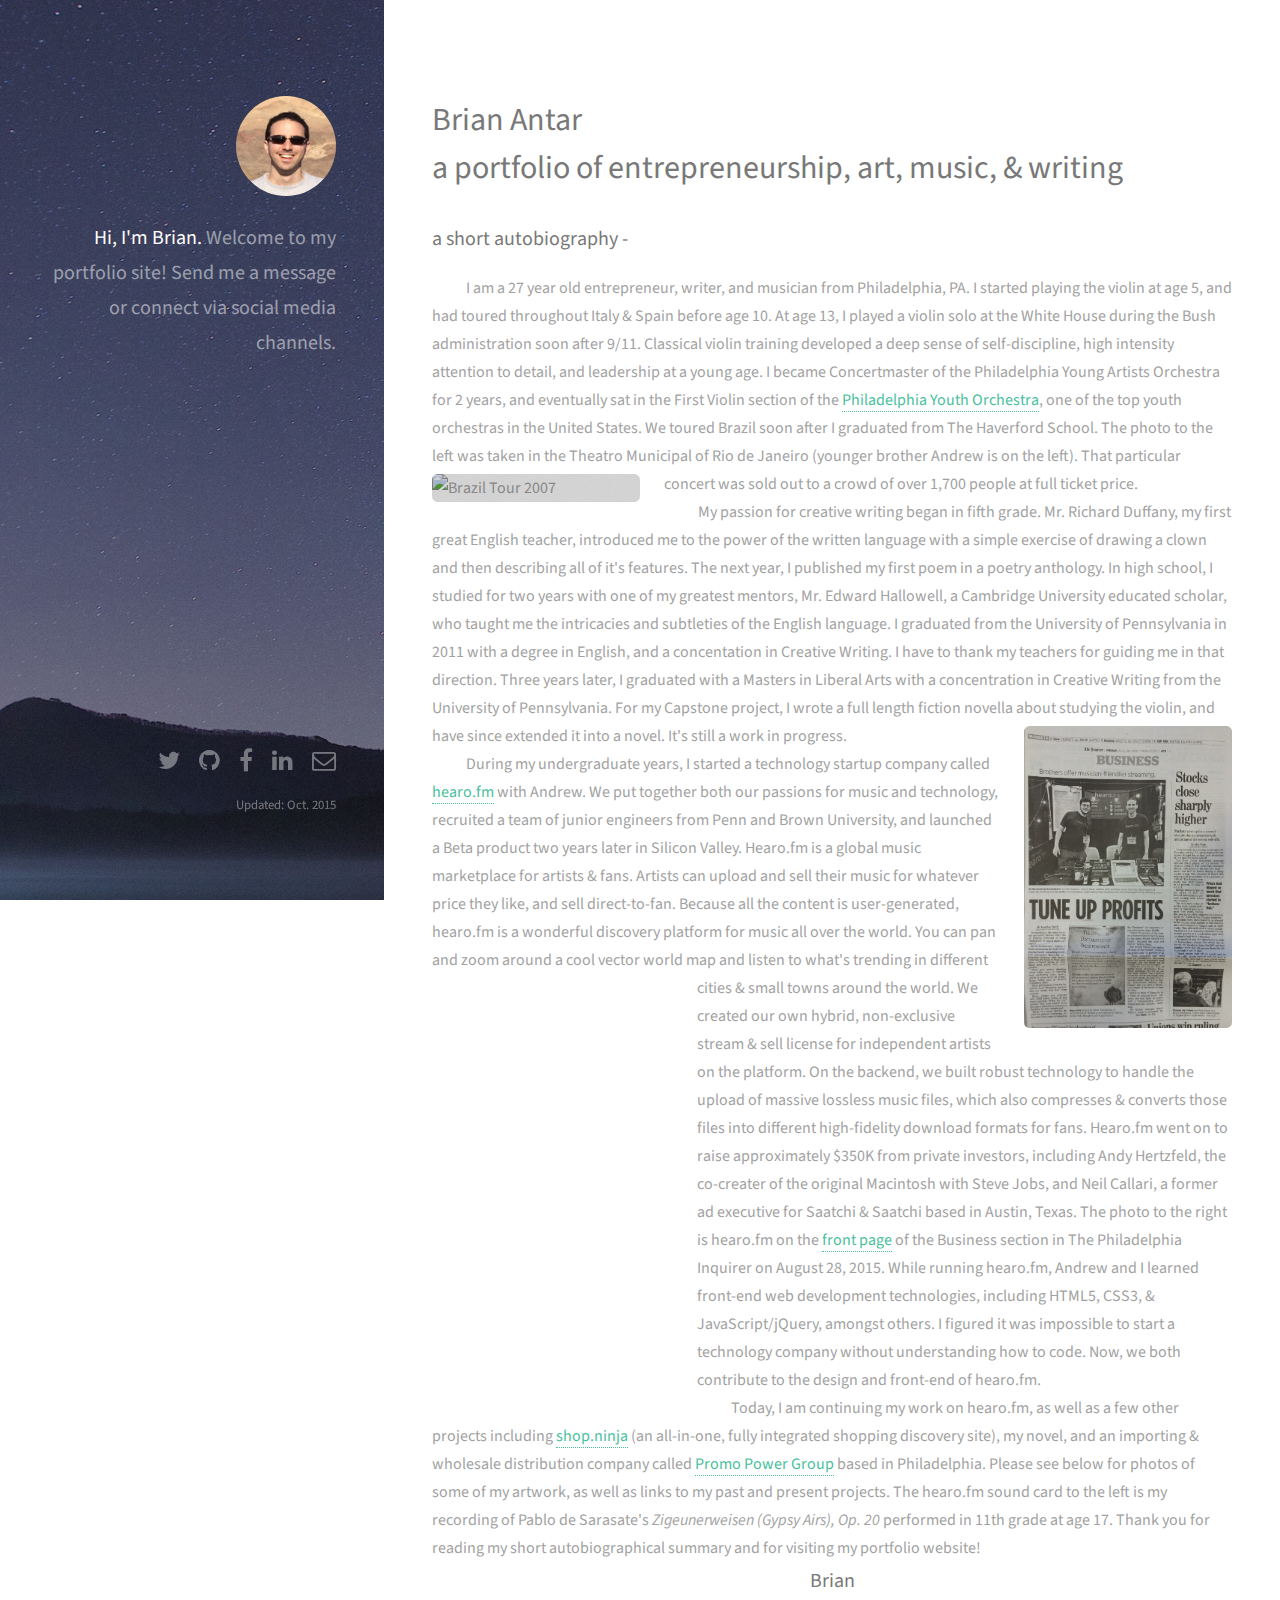
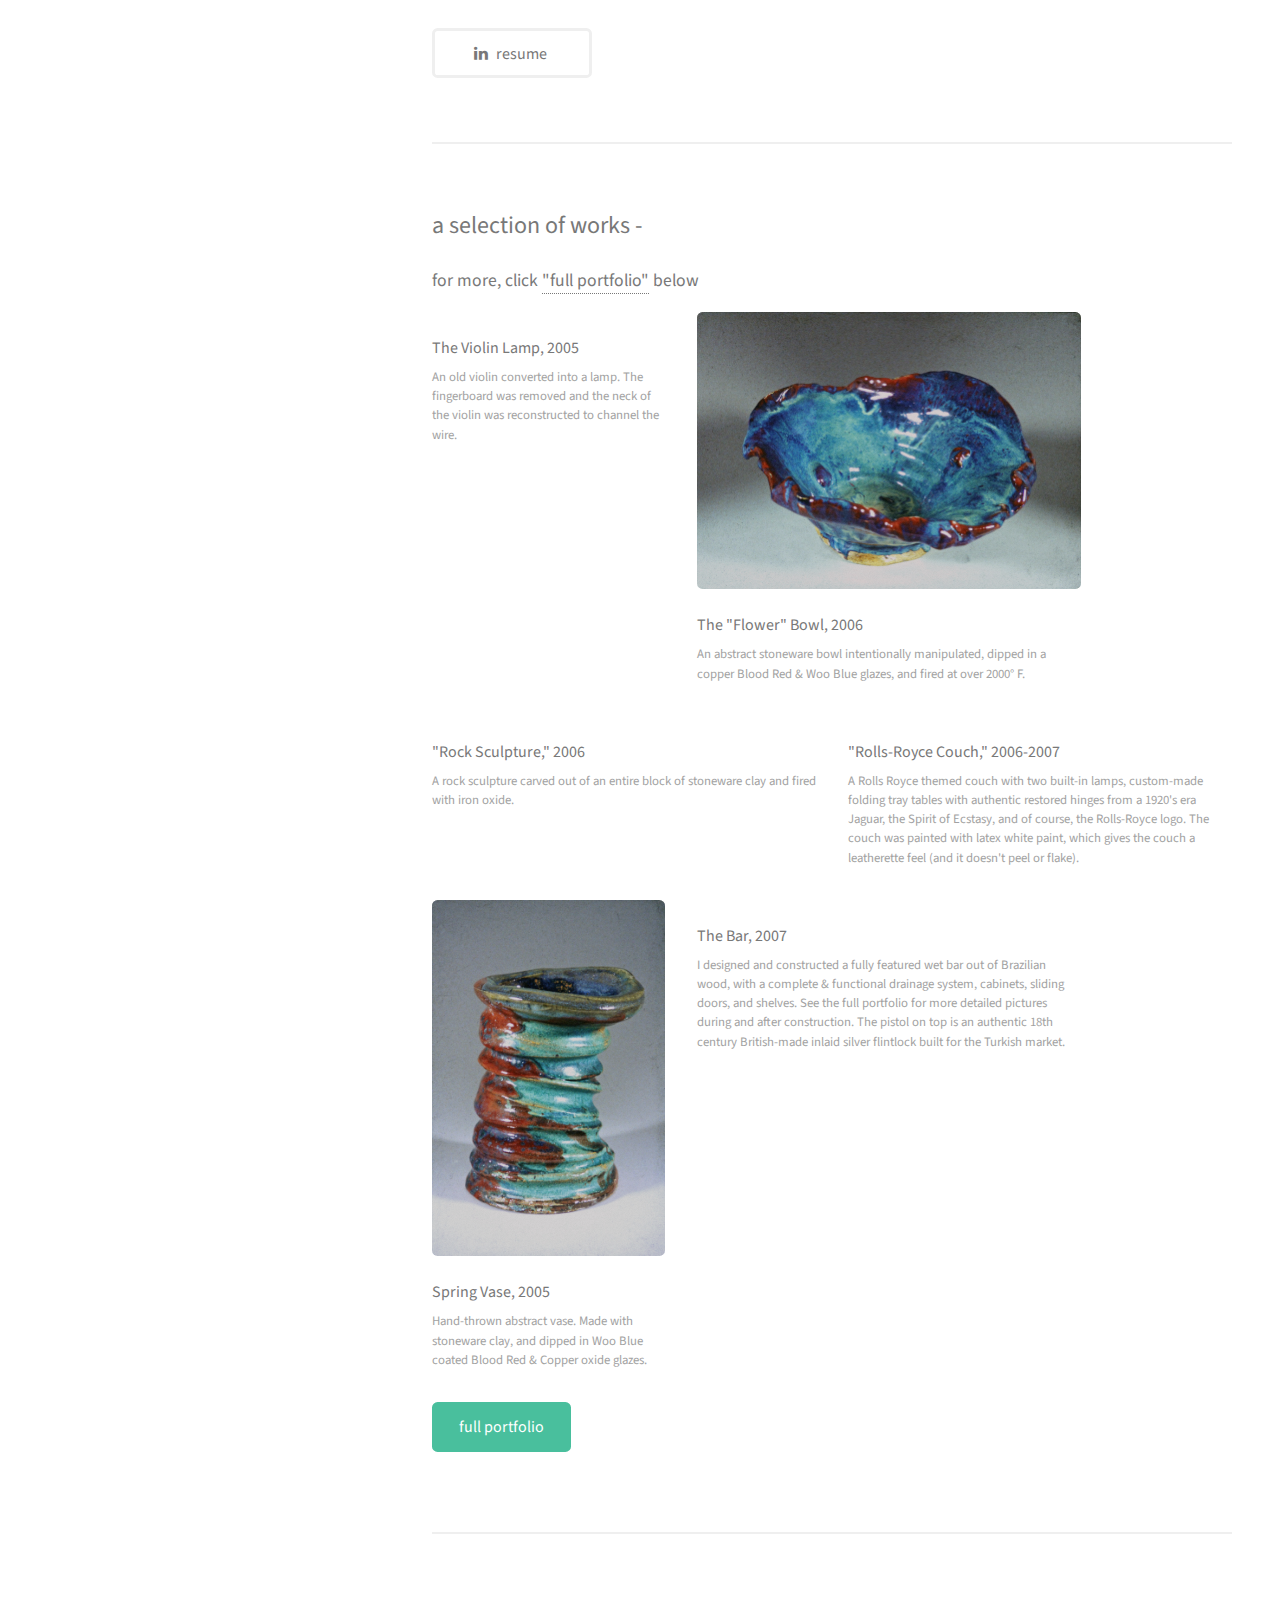
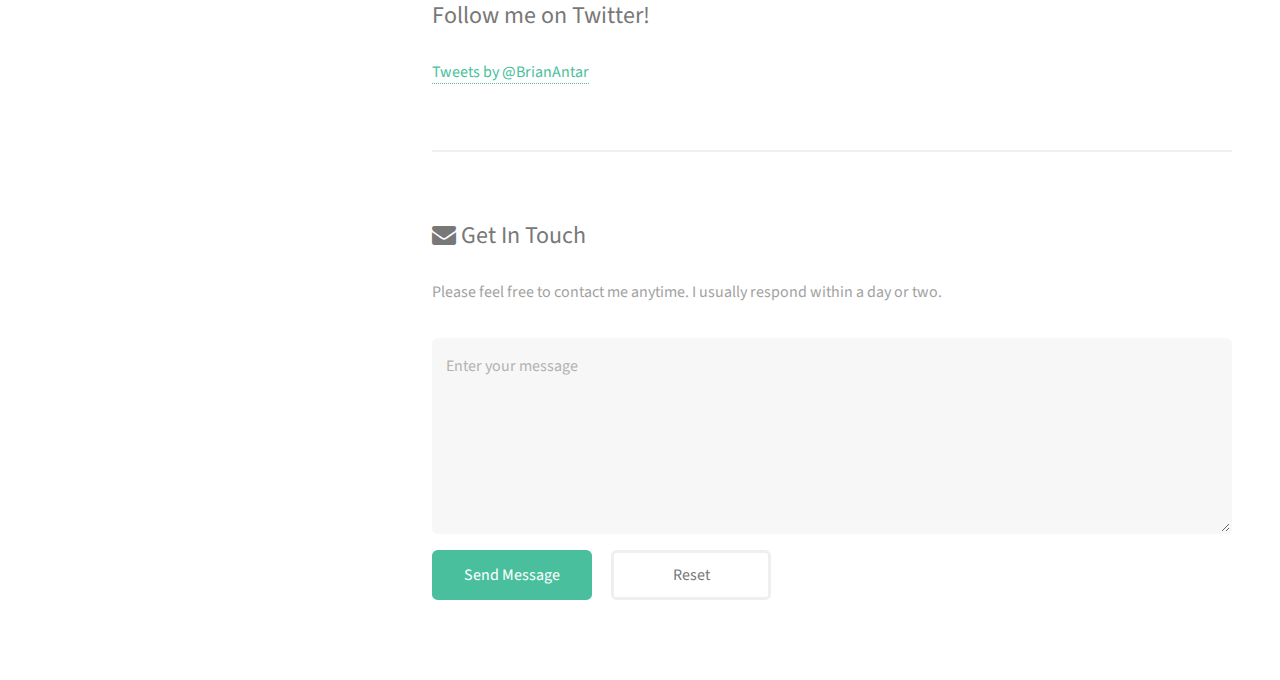
==== index.html @ 4ccb05a6 "initial commit" ====
<!DOCTYPE HTML>
<html>
	<head>
		<title>Brian Antar</title>
		<meta charset="utf-8" />
		<meta name="viewport" content="width=device-width, initial-scale=1" />
		<!--[if lte IE 8]><script src="assets/js/ie/html5shiv.js"></script><![endif]-->
		<link rel="stylesheet" href="assets/css/main.css" />
		<!--[if lte IE 8]><link rel="stylesheet" href="assets/css/ie8.css" /><![endif]-->
		<!-- favicon -->
		<link rel="icon" type="image/png" href="images/favicon.jpg" alt="Brian Antar">
	</head>
	<body id="top">

		<!-- Header -->
			<header id="header">
				<a href="#" class="image avatar"><img src="images/avatar.jpg" alt="Brian Antar" /></a>
				<h1><strong>Hi, I'm Brian.</strong><br />  Welcome to my portfolio site! <br /> Send me a message or connect <br />via social media channels.</h1>
			</header>

		<!-- Main -->
			<div id="main">

				<!-- One -->
					<section id="one">
						<header class="major">
							<h2>Brian Antar<br />
							a portfolio of entrepreneurship, art, music, &#38; writing</h2>
						</header>
						<p><h3>a short autobiography -</h3>&thinsp; &thinsp; &thinsp; &thinsp;&thinsp; &thinsp; &thinsp; &thinsp;I am a 27 year old entrepreneur, writer, and musician from Philadelphia, PA. I started playing the violin at age 5, and had toured throughout Italy &#38; Spain before age 10.  At age 13, I played a violin solo at the White House during the Bush administration soon after 9/11. Classical violin training developed a deep sense of self-discipline, high intensity attention to detail, and leadership at a young age.  I became Concertmaster of the Philadelphia Young Artists Orchestra for 2 years, and eventually sat in the First Violin section of the <a href="http://www.pyos.org" target="_blank">Philadelphia Youth Orchestra</a>, one of the top youth orchestras in the United States.  We toured Brazil soon after I graduated from The Haverford School. The photo to the left was taken in the Theatro Municipal of Rio de Janeiro (younger brother Andrew is on the left). That particular concert was sold out to a crowd of over 1,700 people at full ticket price.<span class="image left"><img src="images/braziltour.jpg" alt="Brazil Tour 2007" /></span><br />&thinsp; &thinsp; &thinsp; &thinsp;&thinsp; &thinsp; &thinsp; &thinsp;My passion for creative writing began in fifth grade.  Mr. Richard Duffany, my first great English teacher, introduced me to the power of the written language with a simple exercise of drawing a clown and then describing all of it's features. The next year, I published my first poem in a poetry anthology. In high school, I studied for two years with one of my greatest mentors, Mr. Edward Hallowell, a Cambridge University educated scholar, who taught me the intricacies and subtleties of the English language.  I graduated from the University of Pennsylvania in 2011 with a degree in English, and a concentation in Creative Writing.  I have to thank my teachers for guiding me in that direction.  Three years later, I graduated with a Masters in Liberal Arts with a concentration in Creative Writing from the University of Pennsylvania. For my Capstone project, I wrote a full length fiction novella about studying the violin, and have since extended it into a novel. It's still a work in progress. <span class="image right"><img src="images/hearoinq.jpg" alt="hearo.fm in The Philadelphia Inquirer" /></span><br />&thinsp; &thinsp; &thinsp; &thinsp;&thinsp; &thinsp; &thinsp; &thinsp;During my undergraduate years, I started a technology startup company called <a href="http://www.hearo.fm" target="_blank">hearo.fm</a> with Andrew. We put together both our passions for music and technology, recruited a team of junior engineers from Penn and Brown University, and launched a Beta product two years later in Silicon Valley.  Hearo.fm is a global music marketplace for artists &#38; fans.  Artists can upload and sell their music for whatever price they like, and sell direct-to-fan.  Because all the content is user-generated, hearo.fm is a wonderful discovery platform for music all over the world.  You can pan and zoom around a cool vector world map and listen to what's trending in different cities &#38;  small towns around the world. <iframe width="245" height="415" scrolling="no" frameborder="no" class="sarasate" src="https://hearo.fm/song/ZigeunerweisenGypsyAirs1st2ndMovements?embed=1" allowfullscreen></iframe>We created our own hybrid, non-exclusive stream &#38; sell license for independent artists on the platform.  On the backend, we built robust technology to handle the upload of massive lossless music files, which also compresses &#38; converts those files into different high-fidelity download formats for fans. Hearo.fm went on to raise approximately $350K from private investors, including Andy Hertzfeld, the co-creater of the original Macintosh with Steve Jobs, and Neil Callari, a former ad executive for Saatchi &#38; Saatchi based in Austin, Texas. The photo to the right is hearo.fm on the <a href="http://articles.philly.com/2015-08-29/business/65973851_1_blacc-artists-labels" target="_blank">front page</a> of the Business section in The Philadelphia Inquirer on August 28, 2015.  While running hearo.fm, Andrew and I learned front-end web development technologies, including HTML5, CSS3, &#38; JavaScript/jQuery, amongst others. I figured it was impossible to start a technology company without understanding how to code. Now, we both contribute to the design and front-end of hearo.fm.<br />&thinsp; &thinsp; &thinsp; &thinsp;&thinsp; &thinsp; &thinsp; &thinsp;Today, I am continuing my work on hearo.fm, as well as a few other projects including <a href="http://www.shop.ninja" target="_blank">shop.ninja</a> (an all-in-one, fully integrated shopping discovery site), my novel, and an importing &#38; wholesale distribution company called <a href="http://www.promopowergroup.com" target="_blank">Promo Power Group</a> based in Philadelphia. Please see below for photos of some of my artwork, as well as links to my past and present projects. The hearo.fm sound card to the left is my recording of Pablo de Sarasate's <i>Zigeunerweisen (Gypsy Airs), Op. 20</i> performed in 11th grade at age 17. Thank you for reading my short autobiographical summary and for visiting my portfolio website!<br /> <h3 class="brian">Brian</h3>
						</p>
						<ul class="actions">
							<li><a href="http://www.linkedin.com/in/brianantar" class="button icon fa-linkedin" target="_blank">resume</a></li>
						</ul>

					</section>
					

				<!-- Two -->
					<section id="two">
						<h2>a selection of works - </h2>
						<h4>for more, click <a href="full_portfolio/portfolio.html">"full portfolio"</a> below</h4>
						<div class="row">
							<article class="6u 12u$(xsmall) work-item img1">
								<a href="images/fulls/01.jpg" class="image fit thumb"><img src="images/thumbs/01.jpg" alt="" /></a>
								<h3>The Violin Lamp, 2005</h3>
								<p>An old violin converted into a lamp.  The fingerboard was removed and the neck of the violin was reconstructed to channel the wire.</p>
							</article>
							<article class="6u$ 12u$(xsmall) work-item">
								<a href="images/fulls/02.jpg" class="image fit thumb"><img src="images/thumbs/02.jpg" alt="" /></a>
								<h3>The "Flower" Bowl, 2006</h3>
								<p>An abstract stoneware bowl intentionally manipulated, dipped in a copper Blood Red &#38; Woo Blue glazes, and fired at over 2000° F.</p>
							</article>
							<article class="6u 12u$(xsmall) work-item">
								<a href="images/fulls/03.jpg" class="image fit thumb"><img src="images/thumbs/03.jpg" alt="" /></a>
								<h3>"Rock Sculpture," 2006</h3>
								<p>A rock sculpture carved out of an entire block of stoneware clay and fired with iron oxide.</p>
							</article>
							<article class="6u$ 12u$(xsmall) work-item">
								<a href="images/fulls/04.jpg" class="image fit thumb"><img src="images/thumbs/04.jpg" alt="" /></a>
								<h3>"Rolls-Royce Couch," 2006-2007</h3>
								<p>A Rolls Royce themed couch with two built-in lamps, custom-made folding tray tables with authentic restored hinges from a 1920's era Jaguar, the Spirit of Ecstasy, and of course, the Rolls-Royce logo.  The couch was painted with latex white paint, which gives the couch a leatherette feel (and it doesn't peel or flake).</p>
							</article>
							<article class="6u 12u$(xsmall) work-item img5">
								<a href="images/fulls/05.jpg" class="image fit thumb"><img src="images/thumbs/05.jpg" alt="" /></a>
								<h3>Spring Vase, 2005</h3>
								<p>Hand-thrown abstract vase. Made with stoneware clay, and dipped in Woo Blue coated Blood Red &#38; Copper oxide glazes.</p>
							</article>
							<article class="6u$ 12u$(xsmall) work-item">
								<a href="images/fulls/06.jpg" class="image fit thumb"><img src="images/thumbs/06.jpg" alt="" /></a>
								<h3>The Bar, 2007</h3>
								<p>I designed and constructed a fully featured wet bar out of Brazilian wood, with a complete &#38; functional drainage system, cabinets, sliding doors, and shelves. See the full portfolio for more detailed pictures during and after construction. The pistol on top is an authentic 18th century British-made inlaid silver flintlock built for the Turkish market.</p>
							</article>
						</div>
						<ul class="actions">
							<li><a href="full_portfolio/portfolio.html" class="button special fit">full portfolio</a></li>
						</ul>
					</section>

				<!-- Three -->
					<!--<section id="three">
						<h2>Get In Touch</h2>
						<p>Accumsan pellentesque commodo blandit enim arcu non at amet id arcu magna. Accumsan orci faucibus id eu lorem semper nunc nisi lorem vulputate lorem neque lorem ipsum dolor.</p>
						<div class="row">
							<div class="8u 12u$(small)">
								<form method="post" action="mailto:BAntar07@gmail.com">
									<div class="row uniform 50%">
										<div class="6u 12u$(xsmall)"><input type="text" name="name" id="name" placeholder="Name" /></div>
										<div class="6u$ 12u$(xsmall)"><input type="email" name="email" id="email" placeholder="Email" /></div>
										<div class="12u$"><textarea name="message" id="message" placeholder="Message" rows="4"></textarea></div>
									</div>
								</form>
								<ul class="actions">
									<li><input type="submit" value="Send Message" /></li>
								</ul>
							</div>
							<div class="4u$ 12u$(small)">
								<ul class="labeled-icons">
									<li>
										<h3 class="icon fa-home"><span class="label">Address</span></h3>
										1234 Somewhere Rd.<br />
										Nashville, TN 00000<br />
										United States
									</li>
									<li>
										<h3 class="icon fa-mobile"><span class="label">Phone</span></h3>
										000-000-0000
									</li>
									<li>
										<h3 class="icon fa-envelope-o"><span class="label">Email</span></h3>
										<a href="#">hello@untitled.tld</a>
									</li>
								</ul>
							</div>
						</div>
					</section> -->

				<!-- Four -->
				<!--
					<section id="four">
						<h2>Elements</h2>

						<section>
							<h4>Text</h4>
							<p>This is <b>bold</b> and this is <strong>strong</strong>. This is <i>italic</i> and this is <em>emphasized</em>.
							This is <sup>superscript</sup> text and this is <sub>subscript</sub> text.
							This is <u>underlined</u> and this is code: <code>for (;;) { ... }</code>. Finally, <a href="#">this is a link</a>.</p>
							<hr />
							<header>
								<h4>Heading with a Subtitle</h4>
								<p>Lorem ipsum dolor sit amet nullam id egestas urna aliquam</p>
							</header>
							<p>Nunc lacinia ante nunc ac lobortis. Interdum adipiscing gravida odio porttitor sem non mi integer non faucibus ornare mi ut ante amet placerat aliquet. Volutpat eu sed ante lacinia sapien lorem accumsan varius montes viverra nibh in adipiscing blandit tempus accumsan.</p>
							<header>
								<h5>Heading with a Subtitle</h5>
								<p>Lorem ipsum dolor sit amet nullam id egestas urna aliquam</p>
							</header>
							<p>Nunc lacinia ante nunc ac lobortis. Interdum adipiscing gravida odio porttitor sem non mi integer non faucibus ornare mi ut ante amet placerat aliquet. Volutpat eu sed ante lacinia sapien lorem accumsan varius montes viverra nibh in adipiscing blandit tempus accumsan.</p>
							<hr />
							<h2>Heading Level 2</h2>
							<h3>Heading Level 3</h3>
							<h4>Heading Level 4</h4>
							<h5>Heading Level 5</h5>
							<h6>Heading Level 6</h6>
							<hr />
							<h5>Blockquote</h5>
							<blockquote>Fringilla nisl. Donec accumsan interdum nisi, quis tincidunt felis sagittis eget tempus euismod. Vestibulum ante ipsum primis in faucibus vestibulum. Blandit adipiscing eu felis iaculis volutpat ac adipiscing accumsan faucibus. Vestibulum ante ipsum primis in faucibus lorem ipsum dolor sit amet nullam adipiscing eu felis.</blockquote>
							<h5>Preformatted</h5>
							<pre><code>i = 0;

while (!deck.isInOrder()) {
print 'Iteration ' + i;
deck.shuffle();
i++;
}

print 'It took ' + i + ' iterations to sort the deck.';</code></pre>
						</section>

						<section>
							<h4>Lists</h4>
							<div class="row">
								<div class="6u 12u$(xsmall)">
									<h5>Unordered</h5>
									<ul>
										<li>Dolor pulvinar etiam magna etiam.</li>
										<li>Sagittis adipiscing lorem eleifend.</li>
										<li>Felis enim feugiat dolore viverra.</li>
									</ul>
									<h5>Alternate</h5>
									<ul class="alt">
										<li>Dolor pulvinar etiam magna etiam.</li>
										<li>Sagittis adipiscing lorem eleifend.</li>
										<li>Felis enim feugiat dolore viverra.</li>
									</ul>
								</div>
								<div class="6u$ 12u$(xsmall)">
									<h5>Ordered</h5>
									<ol>
										<li>Dolor pulvinar etiam magna etiam.</li>
										<li>Etiam vel felis at lorem sed viverra.</li>
										<li>Felis enim feugiat dolore viverra.</li>
										<li>Dolor pulvinar etiam magna etiam.</li>
										<li>Etiam vel felis at lorem sed viverra.</li>
										<li>Felis enim feugiat dolore viverra.</li>
									</ol>
									<h5>Icons</h5>
									<ul class="icons">
										<li><a href="#" class="icon fa-twitter"><span class="label">Twitter</span></a></li>
										<li><a href="#" class="icon fa-facebook"><span class="label">Facebook</span></a></li>
										<li><a href="#" class="icon fa-instagram"><span class="label">Instagram</span></a></li>
										<li><a href="#" class="icon fa-github"><span class="label">Github</span></a></li>
										<li><a href="#" class="icon fa-dribbble"><span class="label">Dribbble</span></a></li>
										<li><a href="#" class="icon fa-tumblr"><span class="label">Tumblr</span></a></li>
									</ul>
								</div>
							</div>
							<h5>Actions</h5>
							<ul class="actions">
								<li><a href="#" class="button special">Default</a></li>
								<li><a href="#" class="button">Default</a></li>
							</ul>
							<ul class="actions small">
								<li><a href="#" class="button special small">Small</a></li>
								<li><a href="#" class="button small">Small</a></li>
							</ul>
							<div class="row">
								<div class="6u 12u$(small)">
									<ul class="actions vertical">
										<li><a href="#" class="button special">Default</a></li>
										<li><a href="#" class="button">Default</a></li>
									</ul>
								</div>
								<div class="6u$ 12u$(small)">
									<ul class="actions vertical small">
										<li><a href="#" class="button special small">Small</a></li>
										<li><a href="#" class="button small">Small</a></li>
									</ul>
								</div>
								<div class="6u 12u$(small)">
									<ul class="actions vertical">
										<li><a href="#" class="button special fit">Default</a></li>
										<li><a href="#" class="button fit">Default</a></li>
									</ul>
								</div>
								<div class="6u$ 12u$(small)">
									<ul class="actions vertical small">
										<li><a href="#" class="button special small fit">Small</a></li>
										<li><a href="#" class="button small fit">Small</a></li>
									</ul>
								</div>
							</div>
						</section>

						<section>
							<h4>Table</h4>
							<h5>Default</h5>
							<div class="table-wrapper">
								<table>
									<thead>
										<tr>
											<th>Name</th>
											<th>Description</th>
											<th>Price</th>
										</tr>
									</thead>
									<tbody>
										<tr>
											<td>Item One</td>
											<td>Ante turpis integer aliquet porttitor.</td>
											<td>29.99</td>
										</tr>
										<tr>
											<td>Item Two</td>
											<td>Vis ac commodo adipiscing arcu aliquet.</td>
											<td>19.99</td>
										</tr>
										<tr>
											<td>Item Three</td>
											<td> Morbi faucibus arcu accumsan lorem.</td>
											<td>29.99</td>
										</tr>
										<tr>
											<td>Item Four</td>
											<td>Vitae integer tempus condimentum.</td>
											<td>19.99</td>
										</tr>
										<tr>
											<td>Item Five</td>
											<td>Ante turpis integer aliquet porttitor.</td>
											<td>29.99</td>
										</tr>
									</tbody>
									<tfoot>
										<tr>
											<td colspan="2"></td>
											<td>100.00</td>
										</tr>
									</tfoot>
								</table>
							</div>

							<h5>Alternate</h5>
							<div class="table-wrapper">
								<table class="alt">
									<thead>
										<tr>
											<th>Name</th>
											<th>Description</th>
											<th>Price</th>
										</tr>
									</thead>
									<tbody>
										<tr>
											<td>Item One</td>
											<td>Ante turpis integer aliquet porttitor.</td>
											<td>29.99</td>
										</tr>
										<tr>
											<td>Item Two</td>
											<td>Vis ac commodo adipiscing arcu aliquet.</td>
											<td>19.99</td>
										</tr>
										<tr>
											<td>Item Three</td>
											<td> Morbi faucibus arcu accumsan lorem.</td>
											<td>29.99</td>
										</tr>
										<tr>
											<td>Item Four</td>
											<td>Vitae integer tempus condimentum.</td>
											<td>19.99</td>
										</tr>
										<tr>
											<td>Item Five</td>
											<td>Ante turpis integer aliquet porttitor.</td>
											<td>29.99</td>
										</tr>
									</tbody>
									<tfoot>
										<tr>
											<td colspan="2"></td>
											<td>100.00</td>
										</tr>
									</tfoot>
								</table>
							</div>
						</section>

						<section>
							<h4>Buttons</h4>
							<ul class="actions">
								<li><a href="#" class="button special">Special</a></li>
								<li><a href="#" class="button">Default</a></li>
							</ul>
							<ul class="actions">
								<li><a href="#" class="button big">Big</a></li>
								<li><a href="#" class="button">Default</a></li>
								<li><a href="#" class="button small">Small</a></li>
							</ul>
							<ul class="actions fit">
								<li><a href="#" class="button special fit">Fit</a></li>
								<li><a href="#" class="button fit">Fit</a></li>
							</ul>
							<ul class="actions fit small">
								<li><a href="#" class="button special fit small">Fit + Small</a></li>
								<li><a href="#" class="button fit small">Fit + Small</a></li>
							</ul>
							<ul class="actions">
								<li><a href="#" class="button special icon fa-download">Icon</a></li>
								<li><a href="#" class="button icon fa-download">Icon</a></li>
							</ul>
							<ul class="actions">
								<li><span class="button special disabled">Special</span></li>
								<li><span class="button disabled">Default</span></li>
							</ul>
						</section>-->
						<section>
							<h2>Follow me on Twitter!</h2>
								<a class="twitter-timeline" href="https://twitter.com/BrianAntar" data-widget-id="645015480969883649">Tweets by @BrianAntar</a>
								<script>!function(d,s,id){var js,fjs=d.getElementsByTagName(s)[0],p=/^http:/.test(d.location)?'http':'https';if(!d.getElementById(id)){js=d.createElement(s);js.id=id;js.src=p+"://platform.twitter.com/widgets.js";fjs.parentNode.insertBefore(js,fjs);}}(document,"script","twitter-wjs");
								</script>
      
						</section>
						<section>
							<h2 class="icon fa-envelope">    Get In Touch</h2>
								<p>Please feel free to contact me anytime.  I usually respond within a day or two.</p>
							<form method="post" action="mailto:BAntar07@gmail.com" target="_blank">
								<div class="row uniform 50%">
									
									<div class="12u$">
										<textarea name="My_Message"  placeholder="Enter your message" rows="6"></textarea>
									</div>
									<div class="12u$">
										<ul class="actions">
											<li><input type="submit" value="Send Message" class="special" /></li>
											<li><input type="reset" value="Reset" /></li>
										</ul>
									</div>
								</div>
							</form>
						</section>
			</div>

		<!-- Footer -->
			<footer id="footer">
				<ul class="icons">
					<li><a href="http://www.twitter.com/BrianAntar" target="_blank" class="icon fa-twitter"><span class="label">Twitter</span></a></li>
					<li><a href="http://github.com/Brianantar" target="_blank" class="icon fa-github"><span class="label">Github</span></a></li>
					<li><a href="http://www.facebook.com/brianantar88" target="_blank" class="icon fa-facebook"><span class="label">facebook</span></a></li>
					<li><a href="http://www.linkedin.com/in/brianantar" target="_blank" class="icon fa-linkedin"><span class="label">linked-in</span></a></li>
					<li><a href="mailto:BAntar07@gmail.com" target="_blank" class="icon fa-envelope-o"><span class="label">Email</span></a></li>
				</ul>
				<ul class="copyright">
					<li>Updated: Oct. 2015</li>
				</ul>
			</footer>

		<!-- Scripts -->
			<script src="assets/js/jquery.min.js"></script>
			<script src="assets/js/jquery.poptrox.min.js"></script>
			<script src="assets/js/skel.min.js"></script>
			<script src="assets/js/util.js"></script>
			<!--[if lte IE 8]><script src="assets/js/ie/respond.min.js"></script><![endif]-->
			<script src="assets/js/main.js"></script>
			<!-- shout out to html5up.net - thanks! -->
	</body>
</html>
---- assets/css/main.css ----
@import url("font-awesome.min.css");
@import url("http://fonts.googleapis.com/css?family=Source+Sans+Pro:400,400italic");


/* Reset */

	html, body, div, span, applet, object, iframe, h1, h2, h3, h4, h5, h6, p, blockquote, pre, a, abbr, acronym, address, big, cite, code, del, dfn, em, img, ins, kbd, q, s, samp, small, strike, strong, sub, sup, tt, var, b, u, i, center, dl, dt, dd, ol, ul, li, fieldset, form, label, legend, table, caption, tbody, tfoot, thead, tr, th, td, article, aside, canvas, details, embed, figure, figcaption, footer, header, hgroup, menu, nav, output, ruby, section, summary, time, mark, audio, video {
		margin: 0;
		padding: 0;
		border: 0;
		font-size: 100%;
		font: inherit;
		vertical-align: baseline;
	}

	article, aside, details, figcaption, figure, footer, header, hgroup, menu, nav, section {
		display: block;
	}

	body {
		line-height: 1;
	}

	ol, ul {
		list-style: none;
	}

	blockquote, q {
		quotes: none;
	}

	blockquote:before, blockquote:after, q:before, q:after {
		content: '';
		content: none;
	}

	table {
		border-collapse: collapse;
		border-spacing: 0;
	}

	body {
		-webkit-text-size-adjust: none;
	}

/* Box Model */

	*, *:before, *:after {
		-moz-box-sizing: border-box;
		-webkit-box-sizing: border-box;
		box-sizing: border-box;
	}

/* Containers */

	.container {
		margin-left: auto;
		margin-right: auto;
	}

	.container.\31 25\25 {
		width: 100%;
		max-width: 1200px;
		min-width: 960px;
	}

	.container.\37 5\25 {
		width: 720px;
	}

	.container.\35 0\25 {
		width: 480px;
	}

	.container.\32 5\25 {
		width: 240px;
	}

	.container {
		width: 960px;
	}

	@media screen and (max-width: 1800px) {

		.container.\31 25\25 {
			width: 100%;
			max-width: 1200px;
			min-width: 960px;
		}

		.container.\37 5\25 {
			width: 720px;
		}

		.container.\35 0\25 {
			width: 480px;
		}

		.container.\32 5\25 {
			width: 240px;
		}

		.container {
			width: 960px;
		}

	}

	@media screen and (max-width: 1280px) {

		.container.\31 25\25 {
			width: 100%;
			max-width: 1200px;
			min-width: 960px;
		}

		.container.\37 5\25 {
			width: 720px;
		}

		.container.\35 0\25 {
			width: 480px;
		}

		.container.\32 5\25 {
			width: 240px;
		}

		.container {
			width: 960px;
		}

	}

	@media screen and (max-width: 980px) {

		.container.\31 25\25 {
			width: 100%;
			max-width: 1200px;
			min-width: 960px;
		}

		.container.\37 5\25 {
			width: 720px;
		}

		.container.\35 0\25 {
			width: 480px;
		}

		.container.\32 5\25 {
			width: 240px;
		}

		.container {
			width: 960px;
		}

	}

	@media screen and (max-width: 736px) {

		.container.\31 25\25 {
			width: 100%;
			max-width: 1200px;
			min-width: 960px;
		}

		.container.\37 5\25 {
			width: 720px;
		}

		.container.\35 0\25 {
			width: 480px;
		}

		.container.\32 5\25 {
			width: 240px;
		}

		.container {
			width: 960px;
		}

	}

	@media screen and (max-width: 480px) {

		.container.\31 25\25 {
			width: 100%;
			max-width: 1200px;
			min-width: 960px;
		}

		.container.\37 5\25 {
			width: 720px;
		}

		.container.\35 0\25 {
			width: 480px;
		}

		.container.\32 5\25 {
			width: 240px;
		}

		.container {
			width: 960px;
		}

	}

/* Grid */

	.row {
		border-bottom: solid 1px transparent;
		-moz-box-sizing: border-box;
		-webkit-box-sizing: border-box;
		box-sizing: border-box;
	}

	.row > * {
		float: left;
		-moz-box-sizing: border-box;
		-webkit-box-sizing: border-box;
		box-sizing: border-box;
	}

	.row:after, .row:before {
		content: '';
		display: block;
		clear: both;
		height: 0;
	}

	.row.uniform > * > :first-child {
		margin-top: 0;
	}

	.row.uniform > * > :last-child {
		margin-bottom: 0;
	}

	.row.\30 \25 > * {
		padding: 0 0 0 0em;
	}

	.row.\30 \25 {
		margin: 0 0 -1px 0em;
	}

	.row.uniform.\30 \25 > * {
		padding: 0em 0 0 0em;
	}

	.row.uniform.\30 \25 {
		margin: 0em 0 -1px 0em;
	}

	.row > * {
		padding: 0 0 0 2.5em;
	}

	.row {
		margin: 0 0 -1px -2.5em;
	}

	.row.uniform > * {
		padding: 2.5em 0 0 2.5em;
	}

	.row.uniform {
		margin: -2.5em 0 -1px -2.5em;
	}

	.row.\32 00\25 > * {
		padding: 0 0 0 5em;
	}

	.row.\32 00\25 {
		margin: 0 0 -1px -5em;
	}

	.row.uniform.\32 00\25 > * {
		padding: 5em 0 0 5em;
	}

	.row.uniform.\32 00\25 {
		margin: -5em 0 -1px -5em;
	}

	.row.\31 50\25 > * {
		padding: 0 0 0 3.75em;
	}

	.row.\31 50\25 {
		margin: 0 0 -1px -3.75em;
	}

	.row.uniform.\31 50\25 > * {
		padding: 3.75em 0 0 3.75em;
	}

	.row.uniform.\31 50\25 {
		margin: -3.75em 0 -1px -3.75em;
	}

	.row.\35 0\25 > * {
		padding: 0 0 0 1.25em;
	}

	.row.\35 0\25 {
		margin: 0 0 -1px -1.25em;
	}

	.row.uniform.\35 0\25 > * {
		padding: 1.25em 0 0 1.25em;
	}

	.row.uniform.\35 0\25 {
		margin: -1.25em 0 -1px -1.25em;
	}

	.row.\32 5\25 > * {
		padding: 0 0 0 0.625em;
	}

	.row.\32 5\25 {
		margin: 0 0 -1px -0.625em;
	}

	.row.uniform.\32 5\25 > * {
		padding: 0.625em 0 0 0.625em;
	}

	.row.uniform.\32 5\25 {
		margin: -0.625em 0 -1px -0.625em;
	}

	.\31 2u, .\31 2u\24 {
		width: 100%;
		clear: none;
		margin-left: 0;
	}

	.\31 1u, .\31 1u\24 {
		width: 91.6666666667%;
		clear: none;
		margin-left: 0;
	}

	.\31 0u, .\31 0u\24 {
		width: 83.3333333333%;
		clear: none;
		margin-left: 0;
	}

	.\39 u, .\39 u\24 {
		width: 75%;
		clear: none;
		margin-left: 0;
	}

	.\38 u, .\38 u\24 {
		width: 66.6666666667%;
		clear: none;
		margin-left: 0;
	}

	.\37 u, .\37 u\24 {
		width: 58.3333333333%;
		clear: none;
		margin-left: 0;
	}

	.\36 u, .\36 u\24 {
		width: 50%;
		clear: none;
		margin-left: 0;
	}

	.\35 u, .\35 u\24 {
		width: 41.6666666667%;
		clear: none;
		margin-left: 0;
	}

	.\34 u, .\34 u\24 {
		width: 33.3333333333%;
		clear: none;
		margin-left: 0;
	}

	.\33 u, .\33 u\24 {
		width: 25%;
		clear: none;
		margin-left: 0;
	}

	.\32 u, .\32 u\24 {
		width: 16.6666666667%;
		clear: none;
		margin-left: 0;
	}

	.\31 u, .\31 u\24 {
		width: 8.3333333333%;
		clear: none;
		margin-left: 0;
	}

	.\31 2u\24 + *,
	.\31 1u\24 + *,
	.\31 0u\24 + *,
	.\39 u\24 + *,
	.\38 u\24 + *,
	.\37 u\24 + *,
	.\36 u\24 + *,
	.\35 u\24 + *,
	.\34 u\24 + *,
	.\33 u\24 + *,
	.\32 u\24 + *,
	.\31 u\24 + * {
		clear: left;
	}

	.\-11u {
		margin-left: 91.66667%;
	}

	.\-10u {
		margin-left: 83.33333%;
	}

	.\-9u {
		margin-left: 75%;
	}

	.\-8u {
		margin-left: 66.66667%;
	}

	.\-7u {
		margin-left: 58.33333%;
	}

	.\-6u {
		margin-left: 50%;
	}

	.\-5u {
		margin-left: 41.66667%;
	}

	.\-4u {
		margin-left: 33.33333%;
	}

	.\-3u {
		margin-left: 25%;
	}

	.\-2u {
		margin-left: 16.66667%;
	}

	.\-1u {
		margin-left: 8.33333%;
	}

	@media screen and (max-width: 1800px) {

		.row > * {
			padding: 0 0 0 2.5em;
		}

		.row {
			margin: 0 0 -1px -2.5em;
		}

		.row.uniform > * {
			padding: 2.5em 0 0 2.5em;
		}

		.row.uniform {
			margin: -2.5em 0 -1px -2.5em;
		}

		.row.\32 00\25 > * {
			padding: 0 0 0 5em;
		}

		.row.\32 00\25 {
			margin: 0 0 -1px -5em;
		}

		.row.uniform.\32 00\25 > * {
			padding: 5em 0 0 5em;
		}

		.row.uniform.\32 00\25 {
			margin: -5em 0 -1px -5em;
		}

		.row.\31 50\25 > * {
			padding: 0 0 0 3.75em;
		}

		.row.\31 50\25 {
			margin: 0 0 -1px -3.75em;
		}

		.row.uniform.\31 50\25 > * {
			padding: 3.75em 0 0 3.75em;
		}

		.row.uniform.\31 50\25 {
			margin: -3.75em 0 -1px -3.75em;
		}

		.row.\35 0\25 > * {
			padding: 0 0 0 1.25em;
		}

		.row.\35 0\25 {
			margin: 0 0 -1px -1.25em;
		}

		.row.uniform.\35 0\25 > * {
			padding: 1.25em 0 0 1.25em;
		}

		.row.uniform.\35 0\25 {
			margin: -1.25em 0 -1px -1.25em;
		}

		.row.\32 5\25 > * {
			padding: 0 0 0 0.625em;
		}

		.row.\32 5\25 {
			margin: 0 0 -1px -0.625em;
		}

		.row.uniform.\32 5\25 > * {
			padding: 0.625em 0 0 0.625em;
		}

		.row.uniform.\32 5\25 {
			margin: -0.625em 0 -1px -0.625em;
		}

		.\31 2u\28xlarge\29, .\31 2u\24\28xlarge\29 {
			width: 100%;
			clear: none;
			margin-left: 0;
		}

		.\31 1u\28xlarge\29, .\31 1u\24\28xlarge\29 {
			width: 91.6666666667%;
			clear: none;
			margin-left: 0;
		}

		.\31 0u\28xlarge\29, .\31 0u\24\28xlarge\29 {
			width: 83.3333333333%;
			clear: none;
			margin-left: 0;
		}

		.\39 u\28xlarge\29, .\39 u\24\28xlarge\29 {
			width: 75%;
			clear: none;
			margin-left: 0;
		}

		.\38 u\28xlarge\29, .\38 u\24\28xlarge\29 {
			width: 66.6666666667%;
			clear: none;
			margin-left: 0;
		}

		.\37 u\28xlarge\29, .\37 u\24\28xlarge\29 {
			width: 58.3333333333%;
			clear: none;
			margin-left: 0;
		}

		.\36 u\28xlarge\29, .\36 u\24\28xlarge\29 {
			width: 50%;
			clear: none;
			margin-left: 0;
		}

		.\35 u\28xlarge\29, .\35 u\24\28xlarge\29 {
			width: 41.6666666667%;
			clear: none;
			margin-left: 0;
		}

		.\34 u\28xlarge\29, .\34 u\24\28xlarge\29 {
			width: 33.3333333333%;
			clear: none;
			margin-left: 0;
		}

		.\33 u\28xlarge\29, .\33 u\24\28xlarge\29 {
			width: 25%;
			clear: none;
			margin-left: 0;
		}

		.\32 u\28xlarge\29, .\32 u\24\28xlarge\29 {
			width: 16.6666666667%;
			clear: none;
			margin-left: 0;
		}

		.\31 u\28xlarge\29, .\31 u\24\28xlarge\29 {
			width: 8.3333333333%;
			clear: none;
			margin-left: 0;
		}

		.\31 2u\24\28xlarge\29 + *,
		.\31 1u\24\28xlarge\29 + *,
		.\31 0u\24\28xlarge\29 + *,
		.\39 u\24\28xlarge\29 + *,
		.\38 u\24\28xlarge\29 + *,
		.\37 u\24\28xlarge\29 + *,
		.\36 u\24\28xlarge\29 + *,
		.\35 u\24\28xlarge\29 + *,
		.\34 u\24\28xlarge\29 + *,
		.\33 u\24\28xlarge\29 + *,
		.\32 u\24\28xlarge\29 + *,
		.\31 u\24\28xlarge\29 + * {
			clear: left;
		}

		.\-11u\28xlarge\29 {
			margin-left: 91.66667%;
		}

		.\-10u\28xlarge\29 {
			margin-left: 83.33333%;
		}

		.\-9u\28xlarge\29 {
			margin-left: 75%;
		}

		.\-8u\28xlarge\29 {
			margin-left: 66.66667%;
		}

		.\-7u\28xlarge\29 {
			margin-left: 58.33333%;
		}

		.\-6u\28xlarge\29 {
			margin-left: 50%;
		}

		.\-5u\28xlarge\29 {
			margin-left: 41.66667%;
		}

		.\-4u\28xlarge\29 {
			margin-left: 33.33333%;
		}

		.\-3u\28xlarge\29 {
			margin-left: 25%;
		}

		.\-2u\28xlarge\29 {
			margin-left: 16.66667%;
		}

		.\-1u\28xlarge\29 {
			margin-left: 8.33333%;
		}

	}

	@media screen and (max-width: 1280px) {

		.row > * {
			padding: 0 0 0 2em;
		}

		.row {
			margin: 0 0 -1px -2em;
		}

		.row.uniform > * {
			padding: 2em 0 0 2em;
		}

		.row.uniform {
			margin: -2em 0 -1px -2em;
		}

		.row.\32 00\25 > * {
			padding: 0 0 0 4em;
		}

		.row.\32 00\25 {
			margin: 0 0 -1px -4em;
		}

		.row.uniform.\32 00\25 > * {
			padding: 4em 0 0 4em;
		}

		.row.uniform.\32 00\25 {
			margin: -4em 0 -1px -4em;
		}

		.row.\31 50\25 > * {
			padding: 0 0 0 3em;
		}

		.row.\31 50\25 {
			margin: 0 0 -1px -3em;
		}

		.row.uniform.\31 50\25 > * {
			padding: 3em 0 0 3em;
		}

		.row.uniform.\31 50\25 {
			margin: -3em 0 -1px -3em;
		}

		.row.\35 0\25 > * {
			padding: 0 0 0 1em;
		}

		.row.\35 0\25 {
			margin: 0 0 -1px -1em;
		}

		.row.uniform.\35 0\25 > * {
			padding: 1em 0 0 1em;
		}

		.row.uniform.\35 0\25 {
			margin: -1em 0 -1px -1em;
		}

		.row.\32 5\25 > * {
			padding: 0 0 0 0.5em;
		}

		.row.\32 5\25 {
			margin: 0 0 -1px -0.5em;
		}

		.row.uniform.\32 5\25 > * {
			padding: 0.5em 0 0 0.5em;
		}

		.row.uniform.\32 5\25 {
			margin: -0.5em 0 -1px -0.5em;
		}

		.\31 2u\28large\29, .\31 2u\24\28large\29 {
			width: 100%;
			clear: none;
			margin-left: 0;
		}

		.\31 1u\28large\29, .\31 1u\24\28large\29 {
			width: 91.6666666667%;
			clear: none;
			margin-left: 0;
		}

		.\31 0u\28large\29, .\31 0u\24\28large\29 {
			width: 83.3333333333%;
			clear: none;
			margin-left: 0;
		}

		.\39 u\28large\29, .\39 u\24\28large\29 {
			width: 75%;
			clear: none;
			margin-left: 0;
		}

		.\38 u\28large\29, .\38 u\24\28large\29 {
			width: 66.6666666667%;
			clear: none;
			margin-left: 0;
		}

		.\37 u\28large\29, .\37 u\24\28large\29 {
			width: 58.3333333333%;
			clear: none;
			margin-left: 0;
		}

		.\36 u\28large\29, .\36 u\24\28large\29 {
			width: 50%;
			clear: none;
			margin-left: 0;
		}

		.\35 u\28large\29, .\35 u\24\28large\29 {
			width: 41.6666666667%;
			clear: none;
			margin-left: 0;
		}

		.\34 u\28large\29, .\34 u\24\28large\29 {
			width: 33.3333333333%;
			clear: none;
			margin-left: 0;
		}

		.\33 u\28large\29, .\33 u\24\28large\29 {
			width: 25%;
			clear: none;
			margin-left: 0;
		}

		.\32 u\28large\29, .\32 u\24\28large\29 {
			width: 16.6666666667%;
			clear: none;
			margin-left: 0;
		}

		.\31 u\28large\29, .\31 u\24\28large\29 {
			width: 8.3333333333%;
			clear: none;
			margin-left: 0;
		}

		.\31 2u\24\28large\29 + *,
		.\31 1u\24\28large\29 + *,
		.\31 0u\24\28large\29 + *,
		.\39 u\24\28large\29 + *,
		.\38 u\24\28large\29 + *,
		.\37 u\24\28large\29 + *,
		.\36 u\24\28large\29 + *,
		.\35 u\24\28large\29 + *,
		.\34 u\24\28large\29 + *,
		.\33 u\24\28large\29 + *,
		.\32 u\24\28large\29 + *,
		.\31 u\24\28large\29 + * {
			clear: left;
		}

		.\-11u\28large\29 {
			margin-left: 91.66667%;
		}

		.\-10u\28large\29 {
			margin-left: 83.33333%;
		}

		.\-9u\28large\29 {
			margin-left: 75%;
		}

		.\-8u\28large\29 {
			margin-left: 66.66667%;
		}

		.\-7u\28large\29 {
			margin-left: 58.33333%;
		}

		.\-6u\28large\29 {
			margin-left: 50%;
		}

		.\-5u\28large\29 {
			margin-left: 41.66667%;
		}

		.\-4u\28large\29 {
			margin-left: 33.33333%;
		}

		.\-3u\28large\29 {
			margin-left: 25%;
		}

		.\-2u\28large\29 {
			margin-left: 16.66667%;
		}

		.\-1u\28large\29 {
			margin-left: 8.33333%;
		}

	}

	@media screen and (max-width: 980px) {

		.row > * {
			padding: 0 0 0 2em;
		}

		.row {
			margin: 0 0 -1px -2em;
		}

		.row.uniform > * {
			padding: 2em 0 0 2em;
		}

		.row.uniform {
			margin: -2em 0 -1px -2em;
		}

		.row.\32 00\25 > * {
			padding: 0 0 0 4em;
		}

		.row.\32 00\25 {
			margin: 0 0 -1px -4em;
		}

		.row.uniform.\32 00\25 > * {
			padding: 4em 0 0 4em;
		}

		.row.uniform.\32 00\25 {
			margin: -4em 0 -1px -4em;
		}

		.row.\31 50\25 > * {
			padding: 0 0 0 3em;
		}

		.row.\31 50\25 {
			margin: 0 0 -1px -3em;
		}

		.row.uniform.\31 50\25 > * {
			padding: 3em 0 0 3em;
		}

		.row.uniform.\31 50\25 {
			margin: -3em 0 -1px -3em;
		}

		.row.\35 0\25 > * {
			padding: 0 0 0 1em;
		}

		.row.\35 0\25 {
			margin: 0 0 -1px -1em;
		}

		.row.uniform.\35 0\25 > * {
			padding: 1em 0 0 1em;
		}

		.row.uniform.\35 0\25 {
			margin: -1em 0 -1px -1em;
		}

		.row.\32 5\25 > * {
			padding: 0 0 0 0.5em;
		}

		.row.\32 5\25 {
			margin: 0 0 -1px -0.5em;
		}

		.row.uniform.\32 5\25 > * {
			padding: 0.5em 0 0 0.5em;
		}

		.row.uniform.\32 5\25 {
			margin: -0.5em 0 -1px -0.5em;
		}

		.\31 2u\28medium\29, .\31 2u\24\28medium\29 {
			width: 100%;
			clear: none;
			margin-left: 0;
		}

		.\31 1u\28medium\29, .\31 1u\24\28medium\29 {
			width: 91.6666666667%;
			clear: none;
			margin-left: 0;
		}

		.\31 0u\28medium\29, .\31 0u\24\28medium\29 {
			width: 83.3333333333%;
			clear: none;
			margin-left: 0;
		}

		.\39 u\28medium\29, .\39 u\24\28medium\29 {
			width: 75%;
			clear: none;
			margin-left: 0;
		}

		.\38 u\28medium\29, .\38 u\24\28medium\29 {
			width: 66.6666666667%;
			clear: none;
			margin-left: 0;
		}

		.\37 u\28medium\29, .\37 u\24\28medium\29 {
			width: 58.3333333333%;
			clear: none;
			margin-left: 0;
		}

		.\36 u\28medium\29, .\36 u\24\28medium\29 {
			width: 50%;
			clear: none;
			margin-left: 0;
		}

		.\35 u\28medium\29, .\35 u\24\28medium\29 {
			width: 41.6666666667%;
			clear: none;
			margin-left: 0;
		}

		.\34 u\28medium\29, .\34 u\24\28medium\29 {
			width: 33.3333333333%;
			clear: none;
			margin-left: 0;
		}

		.\33 u\28medium\29, .\33 u\24\28medium\29 {
			width: 25%;
			clear: none;
			margin-left: 0;
		}

		.\32 u\28medium\29, .\32 u\24\28medium\29 {
			width: 16.6666666667%;
			clear: none;
			margin-left: 0;
		}

		.\31 u\28medium\29, .\31 u\24\28medium\29 {
			width: 8.3333333333%;
			clear: none;
			margin-left: 0;
		}

		.\31 2u\24\28medium\29 + *,
		.\31 1u\24\28medium\29 + *,
		.\31 0u\24\28medium\29 + *,
		.\39 u\24\28medium\29 + *,
		.\38 u\24\28medium\29 + *,
		.\37 u\24\28medium\29 + *,
		.\36 u\24\28medium\29 + *,
		.\35 u\24\28medium\29 + *,
		.\34 u\24\28medium\29 + *,
		.\33 u\24\28medium\29 + *,
		.\32 u\24\28medium\29 + *,
		.\31 u\24\28medium\29 + * {
			clear: left;
		}

		.\-11u\28medium\29 {
			margin-left: 91.66667%;
		}

		.\-10u\28medium\29 {
			margin-left: 83.33333%;
		}

		.\-9u\28medium\29 {
			margin-left: 75%;
		}

		.\-8u\28medium\29 {
			margin-left: 66.66667%;
		}

		.\-7u\28medium\29 {
			margin-left: 58.33333%;
		}

		.\-6u\28medium\29 {
			margin-left: 50%;
		}

		.\-5u\28medium\29 {
			margin-left: 41.66667%;
		}

		.\-4u\28medium\29 {
			margin-left: 33.33333%;
		}

		.\-3u\28medium\29 {
			margin-left: 25%;
		}

		.\-2u\28medium\29 {
			margin-left: 16.66667%;
		}

		.\-1u\28medium\29 {
			margin-left: 8.33333%;
		}

	}

	@media screen and (max-width: 736px) {

		.row > * {
			padding: 0 0 0 1.5em;
		}

		.row {
			margin: 0 0 -1px -1.5em;
		}

		.row.uniform > * {
			padding: 1.5em 0 0 1.5em;
		}

		.row.uniform {
			margin: -1.5em 0 -1px -1.5em;
		}

		.row.\32 00\25 > * {
			padding: 0 0 0 3em;
		}

		.row.\32 00\25 {
			margin: 0 0 -1px -3em;
		}

		.row.uniform.\32 00\25 > * {
			padding: 3em 0 0 3em;
		}

		.row.uniform.\32 00\25 {
			margin: -3em 0 -1px -3em;
		}

		.row.\31 50\25 > * {
			padding: 0 0 0 2.25em;
		}

		.row.\31 50\25 {
			margin: 0 0 -1px -2.25em;
		}

		.row.uniform.\31 50\25 > * {
			padding: 2.25em 0 0 2.25em;
		}

		.row.uniform.\31 50\25 {
			margin: -2.25em 0 -1px -2.25em;
		}

		.row.\35 0\25 > * {
			padding: 0 0 0 0.75em;
		}

		.row.\35 0\25 {
			margin: 0 0 -1px -0.75em;
		}

		.row.uniform.\35 0\25 > * {
			padding: 0.75em 0 0 0.75em;
		}

		.row.uniform.\35 0\25 {
			margin: -0.75em 0 -1px -0.75em;
		}

		.row.\32 5\25 > * {
			padding: 0 0 0 0.375em;
		}

		.row.\32 5\25 {
			margin: 0 0 -1px -0.375em;
		}

		.row.uniform.\32 5\25 > * {
			padding: 0.375em 0 0 0.375em;
		}

		.row.uniform.\32 5\25 {
			margin: -0.375em 0 -1px -0.375em;
		}

		.\31 2u\28small\29, .\31 2u\24\28small\29 {
			width: 100%;
			clear: none;
			margin-left: 0;
		}

		.\31 1u\28small\29, .\31 1u\24\28small\29 {
			width: 91.6666666667%;
			clear: none;
			margin-left: 0;
		}

		.\31 0u\28small\29, .\31 0u\24\28small\29 {
			width: 83.3333333333%;
			clear: none;
			margin-left: 0;
		}

		.\39 u\28small\29, .\39 u\24\28small\29 {
			width: 75%;
			clear: none;
			margin-left: 0;
		}

		.\38 u\28small\29, .\38 u\24\28small\29 {
			width: 66.6666666667%;
			clear: none;
			margin-left: 0;
		}

		.\37 u\28small\29, .\37 u\24\28small\29 {
			width: 58.3333333333%;
			clear: none;
			margin-left: 0;
		}

		.\36 u\28small\29, .\36 u\24\28small\29 {
			width: 50%;
			clear: none;
			margin-left: 0;
		}

		.\35 u\28small\29, .\35 u\24\28small\29 {
			width: 41.6666666667%;
			clear: none;
			margin-left: 0;
		}

		.\34 u\28small\29, .\34 u\24\28small\29 {
			width: 33.3333333333%;
			clear: none;
			margin-left: 0;
		}

		.\33 u\28small\29, .\33 u\24\28small\29 {
			width: 25%;
			clear: none;
			margin-left: 0;
		}

		.\32 u\28small\29, .\32 u\24\28small\29 {
			width: 16.6666666667%;
			clear: none;
			margin-left: 0;
		}

		.\31 u\28small\29, .\31 u\24\28small\29 {
			width: 8.3333333333%;
			clear: none;
			margin-left: 0;
		}

		.\31 2u\24\28small\29 + *,
		.\31 1u\24\28small\29 + *,
		.\31 0u\24\28small\29 + *,
		.\39 u\24\28small\29 + *,
		.\38 u\24\28small\29 + *,
		.\37 u\24\28small\29 + *,
		.\36 u\24\28small\29 + *,
		.\35 u\24\28small\29 + *,
		.\34 u\24\28small\29 + *,
		.\33 u\24\28small\29 + *,
		.\32 u\24\28small\29 + *,
		.\31 u\24\28small\29 + * {
			clear: left;
		}

		.\-11u\28small\29 {
			margin-left: 91.66667%;
		}

		.\-10u\28small\29 {
			margin-left: 83.33333%;
		}

		.\-9u\28small\29 {
			margin-left: 75%;
		}

		.\-8u\28small\29 {
			margin-left: 66.66667%;
		}

		.\-7u\28small\29 {
			margin-left: 58.33333%;
		}

		.\-6u\28small\29 {
			margin-left: 50%;
		}

		.\-5u\28small\29 {
			margin-left: 41.66667%;
		}

		.\-4u\28small\29 {
			margin-left: 33.33333%;
		}

		.\-3u\28small\29 {
			margin-left: 25%;
		}

		.\-2u\28small\29 {
			margin-left: 16.66667%;
		}

		.\-1u\28small\29 {
			margin-left: 8.33333%;
		}

	}

	@media screen and (max-width: 480px) {

		.row > * {
			padding: 0 0 0 1.5em;
		}

		.row {
			margin: 0 0 -1px -1.5em;
		}

		.row.uniform > * {
			padding: 1.5em 0 0 1.5em;
		}

		.row.uniform {
			margin: -1.5em 0 -1px -1.5em;
		}

		.row.\32 00\25 > * {
			padding: 0 0 0 3em;
		}

		.row.\32 00\25 {
			margin: 0 0 -1px -3em;
		}

		.row.uniform.\32 00\25 > * {
			padding: 3em 0 0 3em;
		}

		.row.uniform.\32 00\25 {
			margin: -3em 0 -1px -3em;
		}

		.row.\31 50\25 > * {
			padding: 0 0 0 2.25em;
		}

		.row.\31 50\25 {
			margin: 0 0 -1px -2.25em;
		}

		.row.uniform.\31 50\25 > * {
			padding: 2.25em 0 0 2.25em;
		}

		.row.uniform.\31 50\25 {
			margin: -2.25em 0 -1px -2.25em;
		}

		.row.\35 0\25 > * {
			padding: 0 0 0 0.75em;
		}

		.row.\35 0\25 {
			margin: 0 0 -1px -0.75em;
		}

		.row.uniform.\35 0\25 > * {
			padding: 0.75em 0 0 0.75em;
		}

		.row.uniform.\35 0\25 {
			margin: -0.75em 0 -1px -0.75em;
		}

		.row.\32 5\25 > * {
			padding: 0 0 0 0.375em;
		}

		.row.\32 5\25 {
			margin: 0 0 -1px -0.375em;
		}

		.row.uniform.\32 5\25 > * {
			padding: 0.375em 0 0 0.375em;
		}

		.row.uniform.\32 5\25 {
			margin: -0.375em 0 -1px -0.375em;
		}

		.\31 2u\28xsmall\29, .\31 2u\24\28xsmall\29 {
			width: 100%;
			clear: none;
			margin-left: 0;
		}

		.\31 1u\28xsmall\29, .\31 1u\24\28xsmall\29 {
			width: 91.6666666667%;
			clear: none;
			margin-left: 0;
		}

		.\31 0u\28xsmall\29, .\31 0u\24\28xsmall\29 {
			width: 83.3333333333%;
			clear: none;
			margin-left: 0;
		}

		.\39 u\28xsmall\29, .\39 u\24\28xsmall\29 {
			width: 75%;
			clear: none;
			margin-left: 0;
		}

		.\38 u\28xsmall\29, .\38 u\24\28xsmall\29 {
			width: 66.6666666667%;
			clear: none;
			margin-left: 0;
		}

		.\37 u\28xsmall\29, .\37 u\24\28xsmall\29 {
			width: 58.3333333333%;
			clear: none;
			margin-left: 0;
		}

		.\36 u\28xsmall\29, .\36 u\24\28xsmall\29 {
			width: 50%;
			clear: none;
			margin-left: 0;
		}

		.\35 u\28xsmall\29, .\35 u\24\28xsmall\29 {
			width: 41.6666666667%;
			clear: none;
			margin-left: 0;
		}

		.\34 u\28xsmall\29, .\34 u\24\28xsmall\29 {
			width: 33.3333333333%;
			clear: none;
			margin-left: 0;
		}

		.\33 u\28xsmall\29, .\33 u\24\28xsmall\29 {
			width: 25%;
			clear: none;
			margin-left: 0;
		}

		.\32 u\28xsmall\29, .\32 u\24\28xsmall\29 {
			width: 16.6666666667%;
			clear: none;
			margin-left: 0;
		}

		.\31 u\28xsmall\29, .\31 u\24\28xsmall\29 {
			width: 8.3333333333%;
			clear: none;
			margin-left: 0;
		}

		.\31 2u\24\28xsmall\29 + *,
		.\31 1u\24\28xsmall\29 + *,
		.\31 0u\24\28xsmall\29 + *,
		.\39 u\24\28xsmall\29 + *,
		.\38 u\24\28xsmall\29 + *,
		.\37 u\24\28xsmall\29 + *,
		.\36 u\24\28xsmall\29 + *,
		.\35 u\24\28xsmall\29 + *,
		.\34 u\24\28xsmall\29 + *,
		.\33 u\24\28xsmall\29 + *,
		.\32 u\24\28xsmall\29 + *,
		.\31 u\24\28xsmall\29 + * {
			clear: left;
		}

		.\-11u\28xsmall\29 {
			margin-left: 91.66667%;
		}

		.\-10u\28xsmall\29 {
			margin-left: 83.33333%;
		}

		.\-9u\28xsmall\29 {
			margin-left: 75%;
		}

		.\-8u\28xsmall\29 {
			margin-left: 66.66667%;
		}

		.\-7u\28xsmall\29 {
			margin-left: 58.33333%;
		}

		.\-6u\28xsmall\29 {
			margin-left: 50%;
		}

		.\-5u\28xsmall\29 {
			margin-left: 41.66667%;
		}

		.\-4u\28xsmall\29 {
			margin-left: 33.33333%;
		}

		.\-3u\28xsmall\29 {
			margin-left: 25%;
		}

		.\-2u\28xsmall\29 {
			margin-left: 16.66667%;
		}

		.\-1u\28xsmall\29 {
			margin-left: 8.33333%;
		}

	}

/* Basic */

	body {
		background: #fff;
	}

		body.is-loading *, body.is-loading *:before, body.is-loading *:after {
			-moz-animation: none !important;
			-webkit-animation: none !important;
			-ms-animation: none !important;
			animation: none !important;
			-moz-transition: none !important;
			-webkit-transition: none !important;
			-ms-transition: none !important;
			transition: none !important;
		}

	body, input, select, textarea {
		color: #a2a2a2;
		font-family: "Source Sans Pro", Helvetica, sans-serif;
		font-size: 16pt;
		font-weight: 400;
		line-height: 1.75em;
	}

	a {
		-moz-transition: color 0.2s ease-in-out, border-color 0.2s ease-in-out;
		-webkit-transition: color 0.2s ease-in-out, border-color 0.2s ease-in-out;
		-ms-transition: color 0.2s ease-in-out, border-color 0.2s ease-in-out;
		transition: color 0.2s ease-in-out, border-color 0.2s ease-in-out;
		border-bottom: dotted 1px;
		color: #49bf9d;
		text-decoration: none;
	}

		a:hover {
			border-bottom-color: transparent;
			color: #49bf9d !important;
			text-decoration: none;
		}

	strong, b {
		color: #787878;
		font-weight: 400;
	}

	em, i {
		font-style: italic;
	}

	p {
		margin: 0 0 2em 0;
	}

	h1, h2, h3, h4, h5, h6 {
		color: #787878;
		font-weight: 400;
		line-height: 1em;
		margin: 0 0 1em 0;
	}

		h1 a, h2 a, h3 a, h4 a, h5 a, h6 a {
			color: inherit;
			text-decoration: none;
		}

	h1 {
		font-size: 2em;
		line-height: 1.5em;
	}

	h2 {
		font-size: 1.5em;
		line-height: 1.5em;
	}

	h3 {
		font-size: 1.25em;
		line-height: 1.5em;
	}

	h4 {
		font-size: 1.1em;
		line-height: 1.5em;
	}

	h5 {
		font-size: 0.9em;
		line-height: 1.5em;
	}

	h6 {
		font-size: 0.7em;
		line-height: 1.5em;
	}

	sub {
		font-size: 0.8em;
		position: relative;
		top: 0.5em;
	}

	sup {
		font-size: 0.8em;
		position: relative;
		top: -0.5em;
	}

	hr {
		border: 0;
		border-bottom: solid 2px #efefef;
		margin: 2em 0;
	}

		hr.major {
			margin: 3em 0;
		}

	blockquote {
		border-left: solid 6px #efefef;
		font-style: italic;
		margin: 0 0 2em 0;
		padding: 0.5em 0 0.5em 1.5em;
	}

	code {
		background: #f7f7f7;
		border-radius: 0.35em;
		border: solid 2px #efefef;
		font-family: "Courier New", monospace;
		font-size: 0.9em;
		margin: 0 0.25em;
		padding: 0.25em 0.65em;
	}

	pre {
		-webkit-overflow-scrolling: touch;
		font-family: "Courier New", monospace;
		font-size: 0.9em;
		margin: 0 0 2em 0;
	}

		pre code {
			display: block;
			line-height: 1.75em;
			padding: 1em 1.5em;
			overflow-x: auto;
		}

	.align-left {
		text-align: left;
	}

	.align-center {
		text-align: center;
	}

	.align-right {
		text-align: right;
	}

/* Section/Article */

	section.special, article.special {
		text-align: center;
	}

	header p {
		color: #b2b2b2;
		position: relative;
		margin: 0 0 1.5em 0;
	}

	header h2 + p {
		font-size: 1.25em;
		margin-top: -1em;
		line-height: 1.5em;
	}

	header h3 + p {
		font-size: 1.1em;
		margin-top: -0.8em;
		line-height: 1.5em;
	}

	header h4 + p,
	header h5 + p,
	header h6 + p {
		font-size: 0.9em;
		margin-top: -0.6em;
		line-height: 1.5em;
	}

	header.major h2 {
		font-size: 2em;
	}

/* Form */

	form {
		margin: 0 0 2em 0;
	}

	label {
		color: #787878;
		display: block;
		font-size: 0.9em;
		font-weight: 400;
		margin: 0 0 1em 0;
	}

	input[type="text"],
	input[type="password"],
	input[type="email"],
	select,
	textarea {
		-moz-appearance: none;
		-webkit-appearance: none;
		-ms-appearance: none;
		appearance: none;
		background: #f7f7f7;
		border-radius: 0.35em;
		border: solid 2px transparent;
		color: inherit;
		display: block;
		outline: 0;
		padding: 0 0.75em;
		text-decoration: none;
		width: 100%;
	}

		input[type="text"]:invalid,
		input[type="password"]:invalid,
		input[type="email"]:invalid,
		select:invalid,
		textarea:invalid {
			box-shadow: none;
		}

		input[type="text"]:focus,
		input[type="password"]:focus,
		input[type="email"]:focus,
		select:focus,
		textarea:focus {
			border-color: #49bf9d;
		}

	.select-wrapper {
		text-decoration: none;
		display: block;
		position: relative;
	}

		.select-wrapper:before {
			-moz-osx-font-smoothing: grayscale;
			-webkit-font-smoothing: antialiased;
			font-family: FontAwesome;
			font-style: normal;
			font-weight: normal;
			text-transform: none !important;
		}

		.select-wrapper:before {
			color: #dfdfdf;
			content: '\f078';
			display: block;
			height: 2.75em;
			line-height: 2.75em;
			pointer-events: none;
			position: absolute;
			right: 0;
			text-align: center;
			top: 0;
			width: 2.75em;
		}

		.select-wrapper select::-ms-expand {
			display: none;
		}

	input[type="text"],
	input[type="password"],
	input[type="email"],
	select {
		height: 2.75em;
	}

	textarea {
		padding: 0.75em;
	}

	input[type="checkbox"],
	input[type="radio"] {
		-moz-appearance: none;
		-webkit-appearance: none;
		-ms-appearance: none;
		appearance: none;
		display: block;
		float: left;
		margin-right: -2em;
		opacity: 0;
		width: 1em;
		z-index: -1;
	}

		input[type="checkbox"] + label,
		input[type="radio"] + label {
			text-decoration: none;
			color: #a2a2a2;
			cursor: pointer;
			display: inline-block;
			font-size: 1em;
			font-weight: 400;
			padding-left: 2.4em;
			padding-right: 0.75em;
			position: relative;
		}

			input[type="checkbox"] + label:before,
			input[type="radio"] + label:before {
				-moz-osx-font-smoothing: grayscale;
				-webkit-font-smoothing: antialiased;
				font-family: FontAwesome;
				font-style: normal;
				font-weight: normal;
				text-transform: none !important;
			}

			input[type="checkbox"] + label:before,
			input[type="radio"] + label:before {
				background: #f7f7f7;
				border-radius: 0.35em;
				border: solid 2px transparent;
				content: '';
				display: inline-block;
				height: 1.65em;
				left: 0;
				line-height: 1.58125em;
				position: absolute;
				text-align: center;
				top: 0;
				width: 1.65em;
			}

		input[type="checkbox"]:checked + label:before,
		input[type="radio"]:checked + label:before {
			background: #787878;
			border-color: #787878;
			color: #fff;
			content: '\f00c';
		}

		input[type="checkbox"]:focus + label:before,
		input[type="radio"]:focus + label:before {
			border-color: #49bf9d;
		}

	input[type="checkbox"] + label:before {
		border-radius: 0.35em;
	}

	input[type="radio"] + label:before {
		border-radius: 100%;
	}

	::-webkit-input-placeholder {
		color: #b2b2b2 !important;
		opacity: 1.0;
	}

	:-moz-placeholder {
		color: #b2b2b2 !important;
		opacity: 1.0;
	}

	::-moz-placeholder {
		color: #b2b2b2 !important;
		opacity: 1.0;
	}

	:-ms-input-placeholder {
		color: #b2b2b2 !important;
		opacity: 1.0;
	}

	.formerize-placeholder {
		color: #b2b2b2 !important;
		opacity: 1.0;
	}

/* Box */

	.box {
		border-radius: 0.35em;
		border: solid 2px #efefef;
		margin-bottom: 2em;
		padding: 1.5em;
	}

		.box > :last-child,
		.box > :last-child > :last-child,
		.box > :last-child > :last-child > :last-child {
			margin-bottom: 0;
		}

		.box.alt {
			border: 0;
			border-radius: 0;
			padding: 0;
		}

/* Icon */

	.icon {
		text-decoration: none;
		border-bottom: none;
		position: relative;
	}

		.icon:before {
			-moz-osx-font-smoothing: grayscale;
			-webkit-font-smoothing: antialiased;
			font-family: FontAwesome;
			font-style: normal;
			font-weight: normal;
			text-transform: none !important;
		}

		.icon > .label {
			display: none;
		}

/* Image */

	.image {
		border-radius: 0.35em;
		border: 0;
		display: inline-block;
		position: relative;
	}

		.image:before {
			-moz-transition: opacity 0.2s ease-in-out;
			-webkit-transition: opacity 0.2s ease-in-out;
			-ms-transition: opacity 0.2s ease-in-out;
			transition: opacity 0.2s ease-in-out;
			background: url("images/overlay.png");
			border-radius: 0.35em;
			content: '';
			display: block;
			height: 100%;
			left: 0;
			opacity: 0.5;
			position: absolute;
			top: 0;
			width: 100%;
		}

		.image.thumb {
			text-align: center;
		}

			.image.thumb:after {
				-moz-transition: opacity 0.2s ease-in-out;
				-webkit-transition: opacity 0.2s ease-in-out;
				-ms-transition: opacity 0.2s ease-in-out;
				transition: opacity 0.2s ease-in-out;
				border-radius: 0.35em;
				border: solid 3px rgba(255, 255, 255, 0.5);
				color: #fff;
				content: 'View';
				display: inline-block;
				font-size: 0.8em;
				font-weight: 400;
				left: 50%;
				line-height: 2.25em;
				margin: -1.25em 0 0 -3em;
				opacity: 0;
				padding: 0 1.5em;
				position: absolute;
				text-align: center;
				text-decoration: none;
				top: 50%;
				white-space: nowrap;
			}

			.image.thumb:hover:after {
				opacity: 1.0;
			}

			.image.thumb:hover:before {
				background: url("images/overlay.png"), url("images/overlay.png");
				opacity: 1.0;
			}

		.image img {
			border-radius: 0.35em;
			display: block;
		}

		.image.left {
			float: left;
			margin: 0 1.5em 1em 0;
			top: 0.25em;
		}

		.image.right {
			float: right;
			margin: 0 0 1em 1.5em;
			top: 0.25em;
		}

		.image.left, .image.right {
			width: 26%;
		}

			.image.left img, .image.right img {
				width: 100%;
			}

		.image.fit {
			display: block;
			margin: 0 0 2em 0;
			width: 100%;
		}

			.image.fit img {
				width: 100%;
			}

		.image.avatar {
			border-radius: 100%;
		}

			.image.avatar:before {
				display: none;
			}

			.image.avatar img {
				border-radius: 100%;
				width: 100%;
			}

/* List */

	ol {
		list-style: decimal;
		margin: 0 0 2em 0;
		padding-left: 1.25em;
	}

		ol li {
			padding-left: 0.25em;
		}

	ul {
		list-style: disc;
		margin: 0 0 2em 0;
		padding-left: 1em;
	}

		ul li {
			padding-left: 0.5em;
		}

		ul.alt {
			list-style: none;
			padding-left: 0;
		}

			ul.alt li {
				border-top: solid 2px #efefef;
				padding: 0.5em 0;
			}

				ul.alt li:first-child {
					border-top: 0;
					padding-top: 0;
				}

		ul.icons {
			cursor: default;
			list-style: none;
			padding-left: 0;
		}

			ul.icons li {
				display: inline-block;
				padding: 0 1em 0 0;
			}

				ul.icons li:last-child {
					padding-right: 0;
				}

				ul.icons li .icon:before {
					font-size: 1.5em;
				}

		ul.actions {
			cursor: default;
			list-style: none;
			padding-left: 0;
		}

			ul.actions li {
				display: inline-block;
				padding: 0 1em 0 0;
				vertical-align: middle;
			}

				ul.actions li:last-child {
					padding-right: 0;
				}

			ul.actions.small li {
				padding: 0 0.5em 0 0;
			}

			ul.actions.vertical li {
				display: block;
				padding: 1em 0 0 0;
			}

				ul.actions.vertical li:first-child {
					padding-top: 0;
				}

				ul.actions.vertical li > * {
					margin-bottom: 0;
				}

			ul.actions.vertical.small li {
				padding: 0.5em 0 0 0;
			}

				ul.actions.vertical.small li:first-child {
					padding-top: 0;
				}

			ul.actions.fit {
				display: table;
				margin-left: -1em;
				padding: 0;
				table-layout: fixed;
				width: calc(100% + 1em);
			}

				ul.actions.fit li {
					display: table-cell;
					padding: 0 0 0 1em;
				}

					ul.actions.fit li > * {
						margin-bottom: 0;
					}

				ul.actions.fit.small {
					margin-left: -0.5em;
					width: calc(100% + 0.5em);
				}

					ul.actions.fit.small li {
						padding: 0 0 0 0.5em;
					}

		ul.labeled-icons {
			list-style: none;
			padding: 0;
		}

			ul.labeled-icons li {
				line-height: 1.75em;
				margin: 1.5em 0 0 0;
				padding-left: 2.25em;
				position: relative;
			}

				ul.labeled-icons li:first-child {
					margin-top: 0;
				}

				ul.labeled-icons li a {
					color: inherit;
				}

				ul.labeled-icons li h3 {
					color: #b2b2b2;
					left: 0;
					position: absolute;
					text-align: center;
					top: 0;
					width: 1em;
				}

	dl {
		margin: 0 0 2em 0;
	}

/* Table */

	.table-wrapper {
		-webkit-overflow-scrolling: touch;
		overflow-x: auto;
	}

	table {
		margin: 0 0 2em 0;
		width: 100%;
	}

		table tbody tr {
			border: solid 1px #efefef;
			border-left: 0;
			border-right: 0;
		}

			table tbody tr:nth-child(2n + 1) {
				background-color: #f7f7f7;
			}

		table td {
			padding: 0.75em 0.75em;
		}

		table th {
			color: #787878;
			font-size: 0.9em;
			font-weight: 400;
			padding: 0 0.75em 0.75em 0.75em;
			text-align: left;
		}

		table thead {
			border-bottom: solid 2px #efefef;
		}

		table tfoot {
			border-top: solid 2px #efefef;
		}

		table.alt {
			border-collapse: separate;
		}

			table.alt tbody tr td {
				border: solid 2px #efefef;
				border-left-width: 0;
				border-top-width: 0;
			}

				table.alt tbody tr td:first-child {
					border-left-width: 2px;
				}

			table.alt tbody tr:first-child td {
				border-top-width: 2px;
			}

			table.alt thead {
				border-bottom: 0;
			}

			table.alt tfoot {
				border-top: 0;
			}

/* Button */

	input[type="submit"],
	input[type="reset"],
	input[type="button"],
	.button {
		-moz-appearance: none;
		-webkit-appearance: none;
		-ms-appearance: none;
		appearance: none;
		-moz-transition: background-color 0.2s ease-in-out, color 0.2s ease-in-out, border-color 0.2s ease-in-out;
		-webkit-transition: background-color 0.2s ease-in-out, color 0.2s ease-in-out, border-color 0.2s ease-in-out;
		-ms-transition: background-color 0.2s ease-in-out, color 0.2s ease-in-out, border-color 0.2s ease-in-out;
		transition: background-color 0.2s ease-in-out, color 0.2s ease-in-out, border-color 0.2s ease-in-out;
		background-color: transparent;
		border-radius: 0.35em;
		border: solid 3px #efefef;
		color: #787878 !important;
		cursor: pointer;
		display: inline-block;
		font-weight: 400;
		height: 3.15em;
		height: calc(2.75em + 6px);
		line-height: 2.75em;
		min-width: 10em;
		padding: 0 1.5em;
		text-align: center;
		text-decoration: none;
		white-space: nowrap;
	}

		input[type="submit"]:hover,
		input[type="reset"]:hover,
		input[type="button"]:hover,
		.button:hover {
			border-color: #49bf9d;
			color: #49bf9d !important;
		}

		input[type="submit"]:active,
		input[type="reset"]:active,
		input[type="button"]:active,
		.button:active {
			background-color: rgba(73, 191, 157, 0.1);
			border-color: #49bf9d;
			color: #49bf9d !important;
		}

		input[type="submit"].icon,
		input[type="reset"].icon,
		input[type="button"].icon,
		.button.icon {
			padding-left: 1.35em;
		}

			input[type="submit"].icon:before,
			input[type="reset"].icon:before,
			input[type="button"].icon:before,
			.button.icon:before {
				margin-right: 0.5em;
			}

		input[type="submit"].fit,
		input[type="reset"].fit,
		input[type="button"].fit,
		.button.fit {
			display: block;
			margin: 0 0 1em 0;
			min-width: 0;
			width: 100%;
		}

		input[type="submit"].small,
		input[type="reset"].small,
		input[type="button"].small,
		.button.small {
			font-size: 0.8em;
		}

		input[type="submit"].big,
		input[type="reset"].big,
		input[type="button"].big,
		.button.big {
			font-size: 1.35em;
		}

		input[type="submit"].special,
		input[type="reset"].special,
		input[type="button"].special,
		.button.special {
			background-color: #49bf9d;
			border-color: #49bf9d;
			color: #ffffff !important;
		}

			input[type="submit"].special:hover,
			input[type="reset"].special:hover,
			input[type="button"].special:hover,
			.button.special:hover {
				background-color: #5cc6a7;
				border-color: #5cc6a7;
			}

			input[type="submit"].special:active,
			input[type="reset"].special:active,
			input[type="button"].special:active,
			.button.special:active {
				background-color: #3eb08f;
				border-color: #3eb08f;
			}

		input[type="submit"].disabled, input[type="submit"]:disabled,
		input[type="reset"].disabled,
		input[type="reset"]:disabled,
		input[type="button"].disabled,
		input[type="button"]:disabled,
		.button.disabled,
		.button:disabled {
			background-color: #e7e7e7 !important;
			border-color: #e7e7e7 !important;
			color: #b2b2b2 !important;
			cursor: default;
		}

/* Work Item */

	.work-item {
		margin: 0 0 2em 0;
	}

		.work-item .image {
			margin: 0 0 1.5em 0;
		}

		.work-item h3 {
			font-size: 1em;
			margin: 0 0 0.5em 0;
		}

		.work-item p {
			font-size: 0.8em;
			line-height: 1.5em;
			margin: 0;
		}

		.img1 {
			width: 265px;
		}

		.img5 {
			width: 265px;
		}
/* Header */

	#header {
		background-color: #1f1815;
		background-attachment: scroll,								fixed;
		background-image: url("images/overlay.png"), url("../../images/bg.jpg");
		background-position: top left,							top left;
		background-repeat: repeat,								repeat-y;
		background-size: auto,								auto 126%;
		color: rgba(255, 255, 255, 0.5);
		height: 100%;
		left: 0;
		padding: 8em 4em 0 0;
		position: fixed;
		text-align: right;
		top: 0;
		width: 35%;
	}

		#header strong, #header b {
			color: #ffffff;
		}

		#header h2, #header h3, #header h4, #header h5, #header h6 {
			color: #ffffff;
		}

		#header h1 {
			color: rgba(255, 255, 255, 0.5);
			font-size: 1.35em;
			line-height: 1.75em;
			margin: 0;
		}

		#header .image.avatar {
			margin: 0 0 1em 0;
			width: 6.25em;
		}

/* Footer */

	#footer {
		bottom: 0;
		left: 0;
		padding: 0 4em 6em 0;
		position: fixed;
		text-align: right;
		width: 35%;
	}

		#footer .icons {
			margin: 1em 0 0 0;
		}

			#footer .icons a {
				color: rgba(255, 255, 255, 0.4);
			}

		#footer .copyright {
			color: rgba(255, 255, 255, 0.4);
			font-size: 0.8em;
			list-style: none;
			margin: 1em 0 0 0;
			padding: 0;
		}

			#footer .copyright li {
				border-left: solid 1px rgba(255, 255, 255, 0.25);
				display: inline-block;
				line-height: 1em;
				margin-left: 0.75em;
				padding-left: 0.75em;
			}

				#footer .copyright li:first-child {
					border-left: 0;
					margin-left: 0;
					padding-left: 0;
				}

				#footer .copyright li a {
					color: inherit;
				}

/* Main */

	#main {
		margin-left: 35%;
		max-width: 54em;
		padding: 8em 4em 4em 4em;
		width: calc(100% - 35%);
	}

		#main > section {
			border-top: solid 2px #efefef;
			margin: 4em 0 0 0;
			padding: 4em 0 0 0;
		}

			#main > section:first-child {
				border-top: 0;
				margin-top: 0;
				padding-top: 0;
			}

/* Poptrox */

	@-moz-keyframes spin {
		0% {
			-moz-transform: rotate(0deg);
			-webkit-transform: rotate(0deg);
			-ms-transform: rotate(0deg);
			transform: rotate(0deg);
		}

		100% {
			-moz-transform: rotate(360deg);
			-webkit-transform: rotate(360deg);
			-ms-transform: rotate(360deg);
			transform: rotate(360deg);
		}
	}

	@-webkit-keyframes spin {
		0% {
			-moz-transform: rotate(0deg);
			-webkit-transform: rotate(0deg);
			-ms-transform: rotate(0deg);
			transform: rotate(0deg);
		}

		100% {
			-moz-transform: rotate(360deg);
			-webkit-transform: rotate(360deg);
			-ms-transform: rotate(360deg);
			transform: rotate(360deg);
		}
	}

	@-ms-keyframes spin {
		0% {
			-moz-transform: rotate(0deg);
			-webkit-transform: rotate(0deg);
			-ms-transform: rotate(0deg);
			transform: rotate(0deg);
		}

		100% {
			-moz-transform: rotate(360deg);
			-webkit-transform: rotate(360deg);
			-ms-transform: rotate(360deg);
			transform: rotate(360deg);
		}
	}

	@keyframes spin {
		0% {
			-moz-transform: rotate(0deg);
			-webkit-transform: rotate(0deg);
			-ms-transform: rotate(0deg);
			transform: rotate(0deg);
		}

		100% {
			-moz-transform: rotate(360deg);
			-webkit-transform: rotate(360deg);
			-ms-transform: rotate(360deg);
			transform: rotate(360deg);
		}
	}

	.poptrox-popup {
		-moz-box-sizing: content-box;
		-webkit-box-sizing: content-box;
		-ms-box-sizing: content-box;
		box-sizing: content-box;
		-webkit-tap-highlight-color: rgba(255, 255, 255, 0);
		background: #fff;
		border-radius: 0.35em;
		box-shadow: 0 0.1em 0.15em 0 rgba(0, 0, 0, 0.15);
		overflow: hidden;
		padding-bottom: 3em;
	}

		.poptrox-popup .loader {
			text-decoration: none;
			-moz-animation: spin 1s linear infinite;
			-webkit-animation: spin 1s linear infinite;
			-ms-animation: spin 1s linear infinite;
			animation: spin 1s linear infinite;
			font-size: 1.5em;
			height: 1em;
			left: 50%;
			line-height: 1em;
			margin: -0.5em 0 0 -0.5em;
			position: absolute;
			top: 50%;
			width: 1em;
		}

			.poptrox-popup .loader:before {
				-moz-osx-font-smoothing: grayscale;
				-webkit-font-smoothing: antialiased;
				font-family: FontAwesome;
				font-style: normal;
				font-weight: normal;
				text-transform: none !important;
			}

			.poptrox-popup .loader:before {
				content: '\f1ce';
			}

		.poptrox-popup .caption {
			background: #fff;
			bottom: 0;
			cursor: default;
			font-size: 0.9em;
			height: 3em;
			left: 0;
			line-height: 2.8em;
			position: absolute;
			text-align: center;
			width: 100%;
			z-index: 1;
		}

		.poptrox-popup .nav-next,
		.poptrox-popup .nav-previous {
			text-decoration: none;
			-moz-transition: opacity 0.2s ease-in-out;
			-webkit-transition: opacity 0.2s ease-in-out;
			-ms-transition: opacity 0.2s ease-in-out;
			transition: opacity 0.2s ease-in-out;
			-webkit-tap-highlight-color: rgba(255, 255, 255, 0);
			background: rgba(0, 0, 0, 0.01);
			cursor: pointer;
			height: 100%;
			opacity: 0;
			position: absolute;
			top: 0;
			width: 50%;
		}

			.poptrox-popup .nav-next:before,
			.poptrox-popup .nav-previous:before {
				-moz-osx-font-smoothing: grayscale;
				-webkit-font-smoothing: antialiased;
				font-family: FontAwesome;
				font-style: normal;
				font-weight: normal;
				text-transform: none !important;
			}

			.poptrox-popup .nav-next:before,
			.poptrox-popup .nav-previous:before {
				color: #fff;
				font-size: 2.5em;
				height: 1em;
				line-height: 1em;
				margin-top: -0.75em;
				position: absolute;
				text-align: center;
				top: 50%;
				width: 1.5em;
			}

		.poptrox-popup .nav-next {
			right: 0;
		}

			.poptrox-popup .nav-next:before {
				content: '\f105';
				right: 0;
			}

		.poptrox-popup .nav-previous {
			left: 0;
		}

			.poptrox-popup .nav-previous:before {
				content: '\f104';
				left: 0;
			}

		.poptrox-popup .closer {
			text-decoration: none;
			-moz-transition: opacity 0.2s ease-in-out;
			-webkit-transition: opacity 0.2s ease-in-out;
			-ms-transition: opacity 0.2s ease-in-out;
			transition: opacity 0.2s ease-in-out;
			-webkit-tap-highlight-color: rgba(255, 255, 255, 0);
			color: #fff;
			height: 4em;
			line-height: 4em;
			opacity: 0;
			position: absolute;
			right: 0;
			text-align: center;
			top: 0;
			width: 4em;
			z-index: 2;
		}

			.poptrox-popup .closer:before {
				-moz-osx-font-smoothing: grayscale;
				-webkit-font-smoothing: antialiased;
				font-family: FontAwesome;
				font-style: normal;
				font-weight: normal;
				text-transform: none !important;
			}

			.poptrox-popup .closer:before {
				-moz-box-sizing: content-box;
				-webkit-box-sizing: content-box;
				-ms-box-sizing: content-box;
				box-sizing: content-box;
				border-radius: 100%;
				border: solid 3px rgba(255, 255, 255, 0.5);
				content: '\f00d';
				display: block;
				font-size: 1em;
				height: 1.75em;
				left: 50%;
				line-height: 1.75em;
				margin: -0.875em 0 0 -0.875em;
				position: absolute;
				top: 50%;
				width: 1.75em;
			}

		.poptrox-popup:hover .nav-next,
		.poptrox-popup:hover .nav-previous {
			opacity: 0.5;
		}

			.poptrox-popup:hover .nav-next:hover,
			.poptrox-popup:hover .nav-previous:hover {
				opacity: 1.0;
			}

		.poptrox-popup:hover .closer {
			opacity: 0.5;
		}

			.poptrox-popup:hover .closer:hover {
				opacity: 1.0;
			}

/* Touch */

	body.is-touch .image.thumb:before {
		opacity: 0.5 !important;
	}

	body.is-touch .image.thumb:after {
		display: none !important;
	}

	body.is-touch #header {
		background-attachment: scroll;
		background-size: auto, cover;
	}

	body.is-touch .poptrox-popup .nav-next,
	body.is-touch .poptrox-popup .nav-previous,
	body.is-touch .poptrox-popup .closer {
		opacity: 1.0 !important;
	}

/* XLarge */

	@media screen and (max-width: 1800px) {

		/* Basic */

			body, input, select, textarea {
				font-size: 12pt;
			}

	}

/* Large */

	@media screen and (max-width: 1280px) {

		/* Header */

			#header {
				padding: 6em 3em 3em 3em;
				width: 30%;
			}

				#header h1 {
					font-size: 1.25em;
				}

					#header h1 br {
						display: none;
					}

		/* Footer */

			#footer {
				padding: 0 3em 5em 3em;
				width: 30%;
			}

				#footer .copyright li {
					border-left-width: 0;
					display: block;
					line-height: 2.25em;
					margin-left: 0;
					padding-left: 0;
				}

		/* Main */

			#main {
				margin-left: 30%;
				max-width: none;
				padding: 6em 3em 3em 3em;
				width: calc(100% - 30%);
			}

	}

/* Medium */

	@media screen and (max-width: 980px) {

		/* Basic */

			h1 br, h2 br, h3 br, h4 br, h5 br, h6 br {
				display: none;
			}

		/* List */

			ul.icons li .icon {
				font-size: 1.25em;
			}

		/* Header */

			#header {
				background-attachment: scroll;
				background-position: top left, center center;
				background-size: auto,		cover;
				left: auto;
				padding: 6em 4em;
				position: relative;
				text-align: center;
				top: auto;
				width: 100%;
			}

				#header h1 {
					font-size: 1.75em;
				}

					#header h1 br {
						display: inline;
					}

		/* Footer */

			#footer {
				background-attachment: scroll;
				background-color: #1f1815;
				background-image: url("images/overlay.png"), url("../../images/bg.jpg");
				background-position: top left,						bottom center;
				background-repeat: repeat,							no-repeat;
				background-size: auto,							cover;
				bottom: auto;
				left: auto;
				padding: 4em 4em 6em 4em;
				position: relative;
				text-align: center;
				width: 100%;
			}

				#footer .icons {
					margin: 0 0 1em 0;
				}

				#footer .copyright {
					margin: 0 0 1em 0;
				}

					#footer .copyright li {
						border-left-width: 1px;
						display: inline-block;
						line-height: 1em;
						margin-left: 0.75em;
						padding-left: 0.75em;
					}

		/* Main */

			#main {
				margin: 0;
				padding: 6em 4em;
				width: 100%;
			}

	}

/* Small */

	@media screen and (max-width: 736px) {

		/* Basic */

			h1 {
				font-size: 1.5em;
			}

			h2 {
				font-size: 1.2em;
			}

			h3 {
				font-size: 1em;
			}

		/* Section/Article */

			section.special, article.special {
				text-align: center;
			}

			header.major h2 {
				font-size: 1.35em;
			}

		/* List */

			ul.labeled-icons li {
				padding-left: 2em;
			}

				ul.labeled-icons li h3 {
					line-height: 1.75em;
				}

		/* Header */

			#header {
				padding: 2.25em 1.5em;
			}

				#header h1 {
					font-size: 1.35em;
				}

		/* Footer */

			#footer {
				padding: 2.25em 1.5em;
			}

		/* Main */

			#main {
				padding: 2.25em 1.5em 0.25em 1.5em;
			}

				#main > section {
					margin: 2.25em 0 0 0;
					padding: 2.25em 0 0 0;
				}

		/* Poptrox */

			.poptrox-popup {
				border-radius: 0;
			}

				.poptrox-popup .nav-next:before,
				.poptrox-popup .nav-previous:before {
					margin-top: -1em;
				}

	}

/* XSmall */

	@media screen and (max-width: 480px) {

		/* List */

			ul.actions {
				margin: 0 0 2em 0;
			}

				ul.actions li {
					display: block;
					padding: 1em 0 0 0;
					text-align: center;
					width: 100%;
				}

					ul.actions li:first-child {
						padding-top: 0;
					}

					ul.actions li > * {
						margin: 0 !important;
						width: 100%;
					}

						ul.actions li > *.icon:before {
							margin-left: -2em;
						}

				ul.actions.small li {
					padding: 0.5em 0 0 0;
				}

					ul.actions.small li:first-child {
						padding-top: 0;
					}

		/* Header */

			#header {
				padding: 4.5em 1.5em;
			}

				#header h1 br {
					display: none;
				}

		/* Footer */

			#footer .copyright li {
				border-left-width: 0;
				display: block;
				line-height: 2.25em;
				margin-left: 0;
				padding-left: 0;
			}

	}

	.brian {
		text-align: center;
		margin-top: 4px;
	}

	/*.twitter-timeline {
		margin-left: 15%;
	}*/

	.sarasate {
		float: left;
		margin-right: 20px;
   		margin-top: 11px;
   		display: inline-block;
    	position: relative;
	}
---- assets/css/ie8.css ----
/*
	Strata by HTML5 UP
	html5up.net | @n33co
	Free for personal and commercial use under the CCA 3.0 license (html5up.net/license)
*/

/* Button */

	input[type="submit"],
	input[type="reset"],
	input[type="button"],
	.button {
		position: relative;
		-ms-behavior: url("assets/js/ie/PIE.htc");
	}

/* Form */

	input[type="text"],
	input[type="password"],
	input[type="email"],
	select,
	textarea {
		position: relative;
		-ms-behavior: url("assets/js/ie/PIE.htc");
	}

	input[type="text"],
	input[type="password"],
	input[type="email"],
	select {
		height: 2.75em;
		line-height: 2.75em;
	}

	input[type="checkbox"] + label:before,
	input[type="radio"] + label:before {
		display: none;
	}

/* Image */

	.image {
		position: relative;
		-ms-behavior: url("assets/js/ie/PIE.htc");
	}

		.image:before, .image:after {
			display: none !important;
		}

		.image img {
			position: relative;
			-ms-behavior: url("assets/js/ie/PIE.htc");
		}

/* Header */

	#header {
		background-image: url("../../images/bg.jpg");
		background-repeat: no-repeat;
		background-size: cover;
		-ms-behavior: url("assets/js/ie/backgroundsize.min.htc");
	}

		#header h1 {
			color: #ffffff;
		}

/* Footer */

	#footer .icons a {
		color: #ffffff;
	}
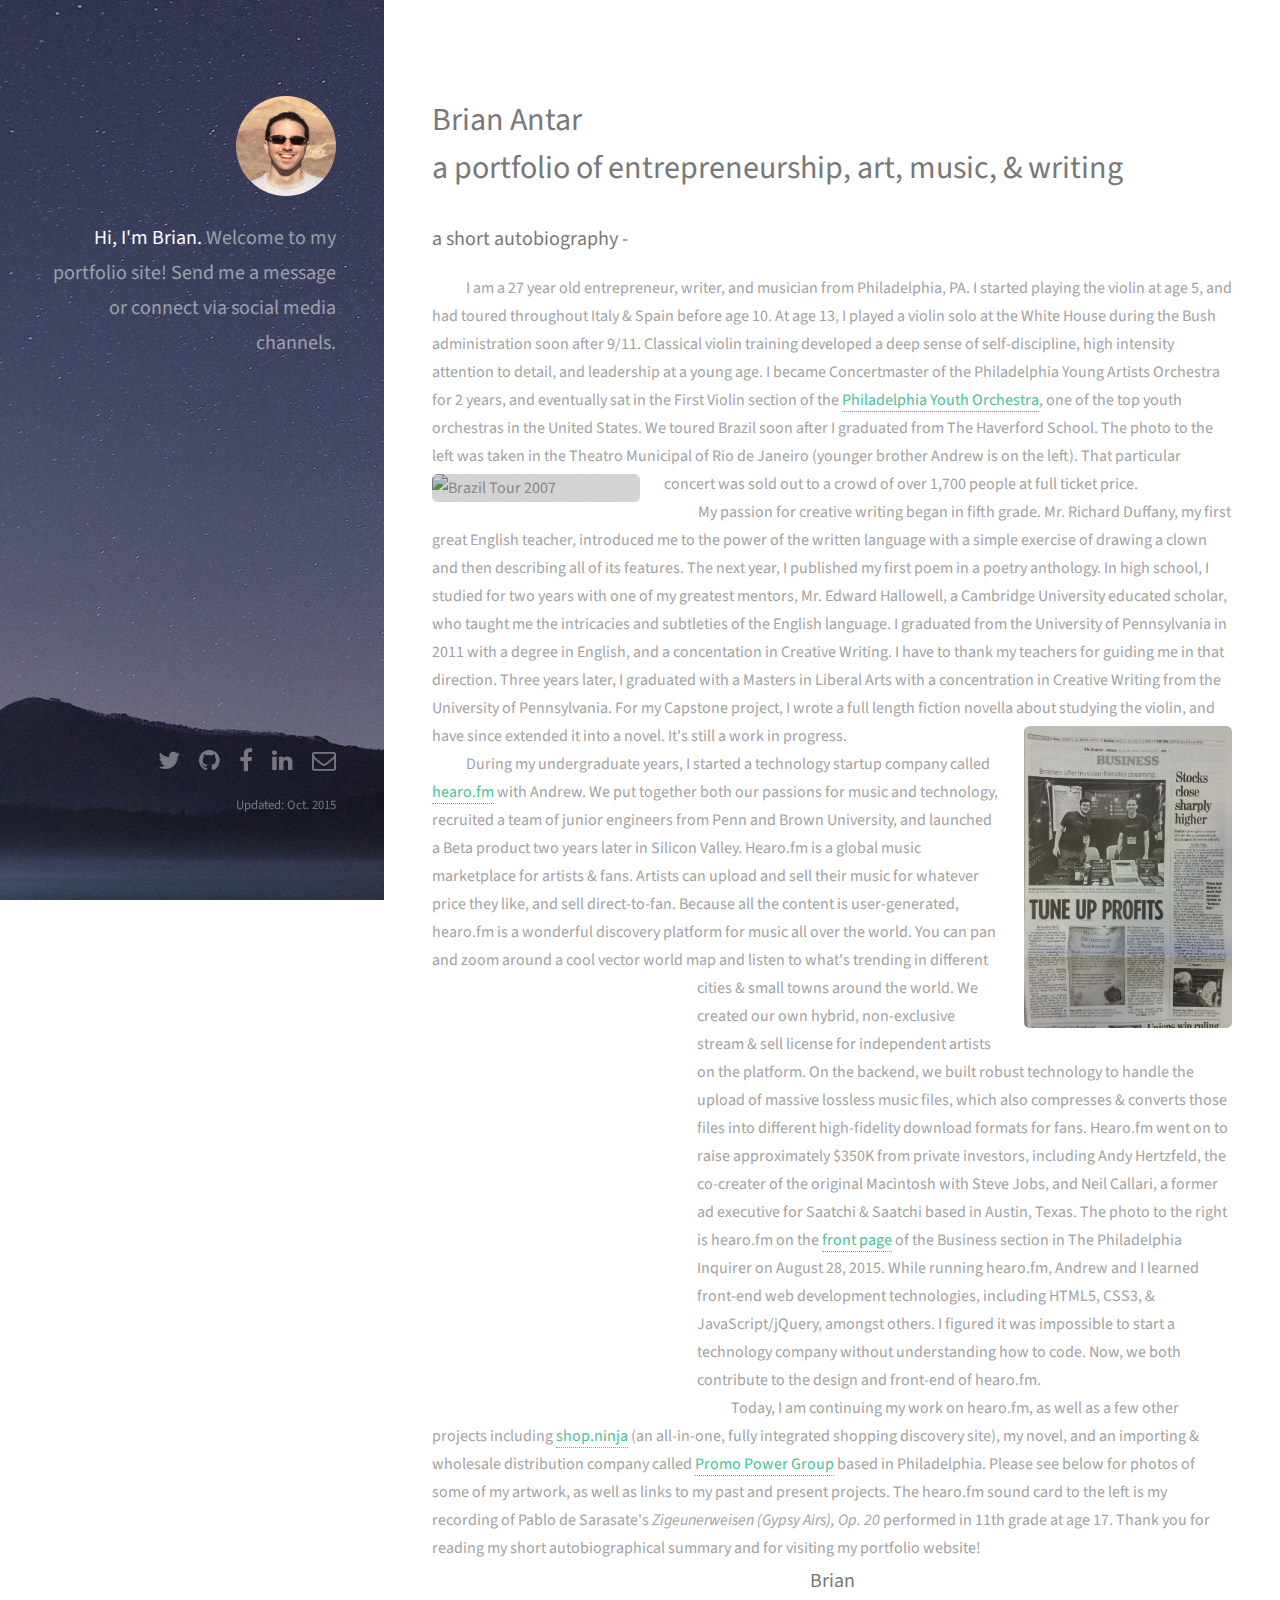
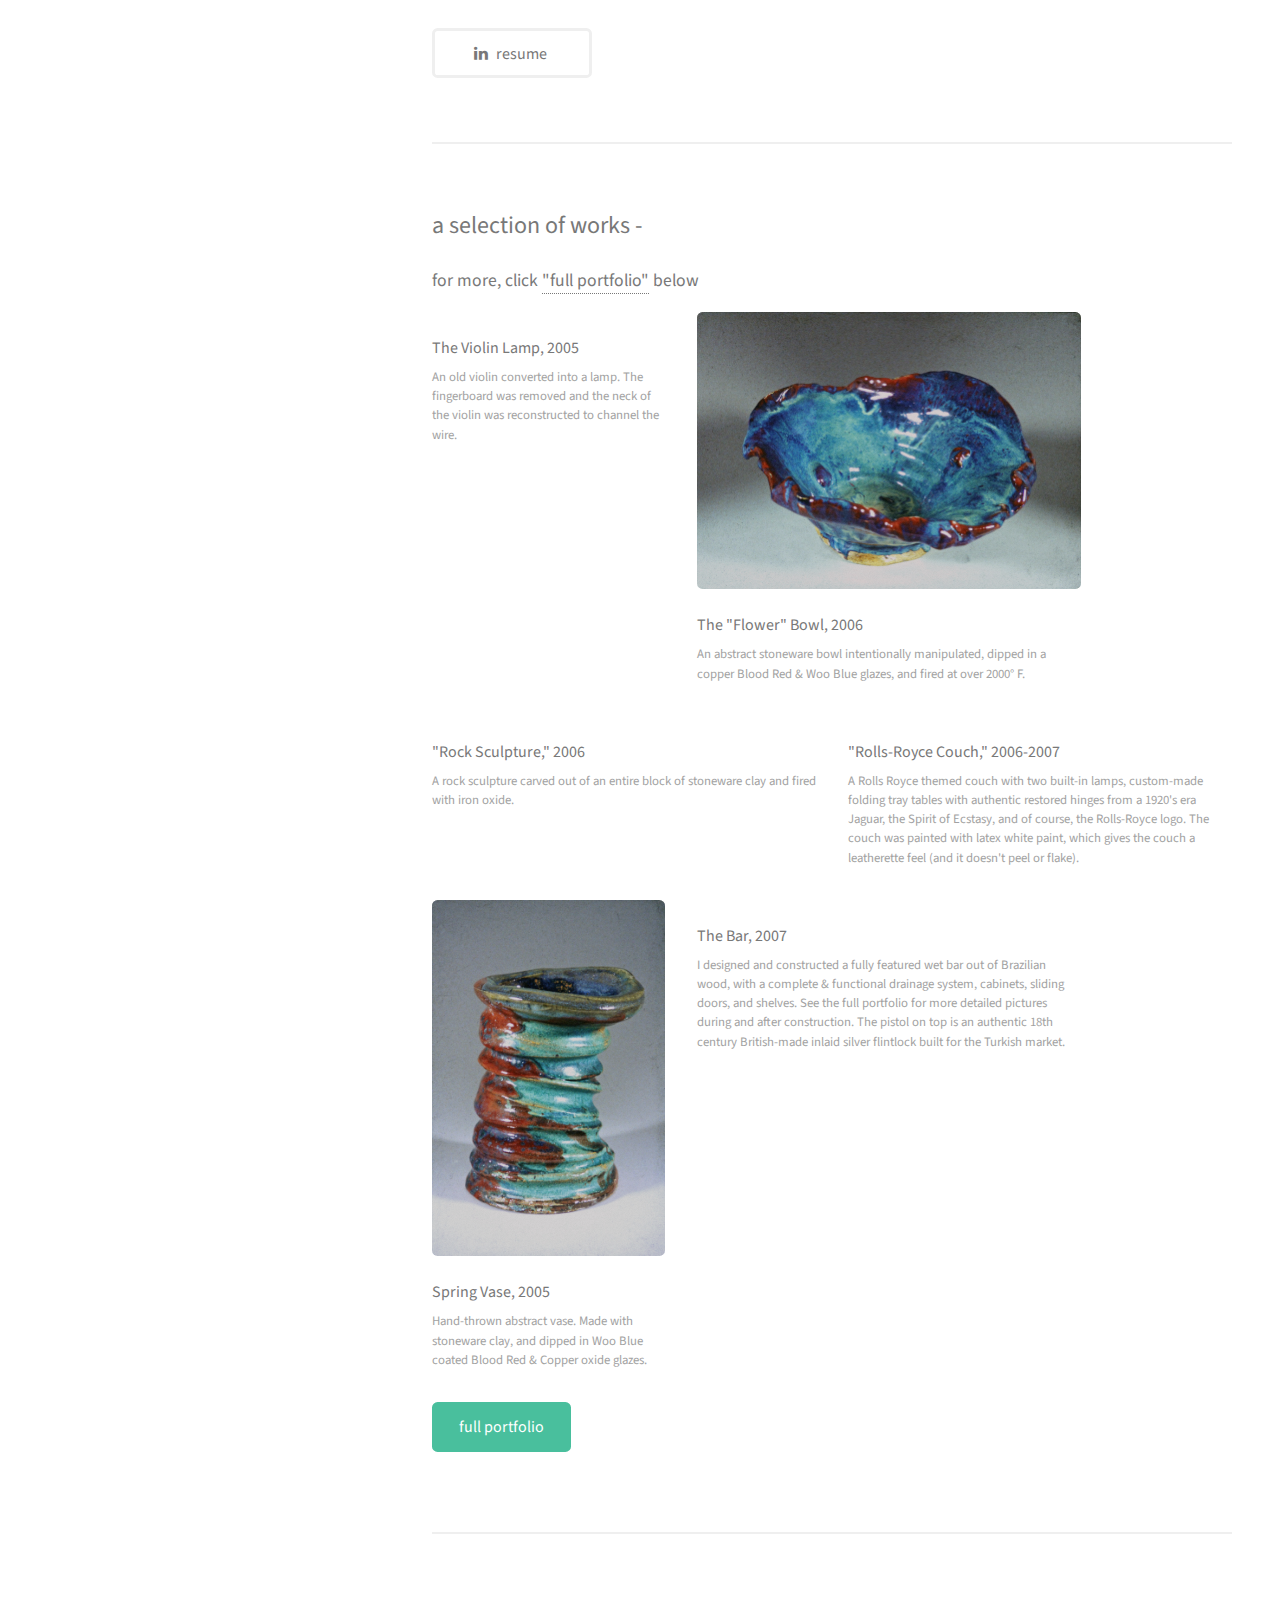
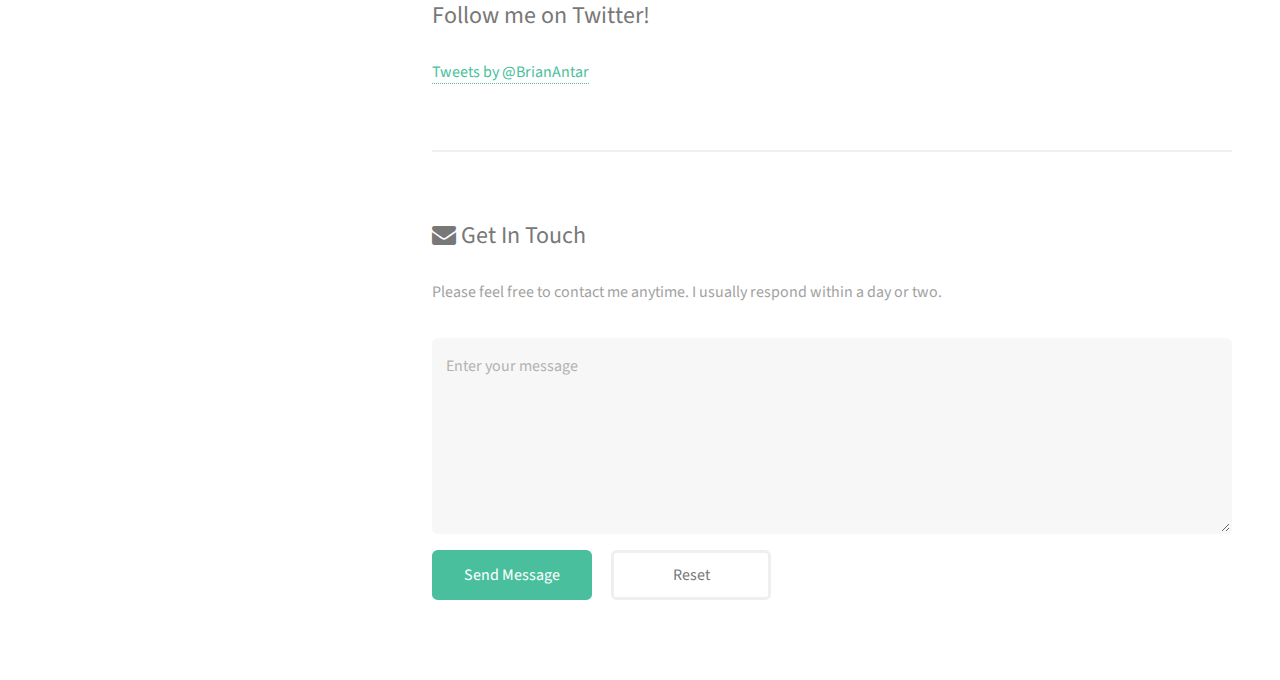
==== commit 7173d7f9: "typo" ====
--- a/index.html
+++ b/index.html
@@ -9,6 +9,16 @@
 		<!--[if lte IE 8]><link rel="stylesheet" href="assets/css/ie8.css" /><![endif]-->
 		<!-- favicon -->
 		<link rel="icon" type="image/png" href="images/favicon.jpg" alt="Brian Antar">
+		<script>
+		  (function(i,s,o,g,r,a,m){i['GoogleAnalyticsObject']=r;i[r]=i[r]||function(){
+		  (i[r].q=i[r].q||[]).push(arguments)},i[r].l=1*new Date();a=s.createElement(o),
+		  m=s.getElementsByTagName(o)[0];a.async=1;a.src=g;m.parentNode.insertBefore(a,m)
+		  })(window,document,'script','//www.google-analytics.com/analytics.js','ga');
+
+		  ga('create', 'UA-69003468-1', 'auto');
+		  ga('send', 'pageview');
+
+		</script>
 	</head>
 	<body id="top">
 
@@ -27,7 +37,7 @@
 							<h2>Brian Antar<br />
 							a portfolio of entrepreneurship, art, music, &#38; writing</h2>
 						</header>
-						<p><h3>a short autobiography -</h3>&thinsp; &thinsp; &thinsp; &thinsp;&thinsp; &thinsp; &thinsp; &thinsp;I am a 27 year old entrepreneur, writer, and musician from Philadelphia, PA. I started playing the violin at age 5, and had toured throughout Italy &#38; Spain before age 10.  At age 13, I played a violin solo at the White House during the Bush administration soon after 9/11. Classical violin training developed a deep sense of self-discipline, high intensity attention to detail, and leadership at a young age.  I became Concertmaster of the Philadelphia Young Artists Orchestra for 2 years, and eventually sat in the First Violin section of the <a href="http://www.pyos.org" target="_blank">Philadelphia Youth Orchestra</a>, one of the top youth orchestras in the United States.  We toured Brazil soon after I graduated from The Haverford School. The photo to the left was taken in the Theatro Municipal of Rio de Janeiro (younger brother Andrew is on the left). That particular concert was sold out to a crowd of over 1,700 people at full ticket price.<span class="image left"><img src="images/braziltour.jpg" alt="Brazil Tour 2007" /></span><br />&thinsp; &thinsp; &thinsp; &thinsp;&thinsp; &thinsp; &thinsp; &thinsp;My passion for creative writing began in fifth grade.  Mr. Richard Duffany, my first great English teacher, introduced me to the power of the written language with a simple exercise of drawing a clown and then describing all of it's features. The next year, I published my first poem in a poetry anthology. In high school, I studied for two years with one of my greatest mentors, Mr. Edward Hallowell, a Cambridge University educated scholar, who taught me the intricacies and subtleties of the English language.  I graduated from the University of Pennsylvania in 2011 with a degree in English, and a concentation in Creative Writing.  I have to thank my teachers for guiding me in that direction.  Three years later, I graduated with a Masters in Liberal Arts with a concentration in Creative Writing from the University of Pennsylvania. For my Capstone project, I wrote a full length fiction novella about studying the violin, and have since extended it into a novel. It's still a work in progress. <span class="image right"><img src="images/hearoinq.jpg" alt="hearo.fm in The Philadelphia Inquirer" /></span><br />&thinsp; &thinsp; &thinsp; &thinsp;&thinsp; &thinsp; &thinsp; &thinsp;During my undergraduate years, I started a technology startup company called <a href="http://www.hearo.fm" target="_blank">hearo.fm</a> with Andrew. We put together both our passions for music and technology, recruited a team of junior engineers from Penn and Brown University, and launched a Beta product two years later in Silicon Valley.  Hearo.fm is a global music marketplace for artists &#38; fans.  Artists can upload and sell their music for whatever price they like, and sell direct-to-fan.  Because all the content is user-generated, hearo.fm is a wonderful discovery platform for music all over the world.  You can pan and zoom around a cool vector world map and listen to what's trending in different cities &#38;  small towns around the world. <iframe width="245" height="415" scrolling="no" frameborder="no" class="sarasate" src="https://hearo.fm/song/ZigeunerweisenGypsyAirs1st2ndMovements?embed=1" allowfullscreen></iframe>We created our own hybrid, non-exclusive stream &#38; sell license for independent artists on the platform.  On the backend, we built robust technology to handle the upload of massive lossless music files, which also compresses &#38; converts those files into different high-fidelity download formats for fans. Hearo.fm went on to raise approximately $350K from private investors, including Andy Hertzfeld, the co-creater of the original Macintosh with Steve Jobs, and Neil Callari, a former ad executive for Saatchi &#38; Saatchi based in Austin, Texas. The photo to the right is hearo.fm on the <a href="http://articles.philly.com/2015-08-29/business/65973851_1_blacc-artists-labels" target="_blank">front page</a> of the Business section in The Philadelphia Inquirer on August 28, 2015.  While running hearo.fm, Andrew and I learned front-end web development technologies, including HTML5, CSS3, &#38; JavaScript/jQuery, amongst others. I figured it was impossible to start a technology company without understanding how to code. Now, we both contribute to the design and front-end of hearo.fm.<br />&thinsp; &thinsp; &thinsp; &thinsp;&thinsp; &thinsp; &thinsp; &thinsp;Today, I am continuing my work on hearo.fm, as well as a few other projects including <a href="http://www.shop.ninja" target="_blank">shop.ninja</a> (an all-in-one, fully integrated shopping discovery site), my novel, and an importing &#38; wholesale distribution company called <a href="http://www.promopowergroup.com" target="_blank">Promo Power Group</a> based in Philadelphia. Please see below for photos of some of my artwork, as well as links to my past and present projects. The hearo.fm sound card to the left is my recording of Pablo de Sarasate's <i>Zigeunerweisen (Gypsy Airs), Op. 20</i> performed in 11th grade at age 17. Thank you for reading my short autobiographical summary and for visiting my portfolio website!<br /> <h3 class="brian">Brian</h3>
+						<p><h3>a short autobiography -</h3>&thinsp; &thinsp; &thinsp; &thinsp;&thinsp; &thinsp; &thinsp; &thinsp;I am a 27 year old entrepreneur, writer, and musician from Philadelphia, PA. I started playing the violin at age 5, and had toured throughout Italy &#38; Spain before age 10.  At age 13, I played a violin solo at the White House during the Bush administration soon after 9/11. Classical violin training developed a deep sense of self-discipline, high intensity attention to detail, and leadership at a young age.  I became Concertmaster of the Philadelphia Young Artists Orchestra for 2 years, and eventually sat in the First Violin section of the <a href="http://www.pyos.org" target="_blank">Philadelphia Youth Orchestra</a>, one of the top youth orchestras in the United States.  We toured Brazil soon after I graduated from The Haverford School. The photo to the left was taken in the Theatro Municipal of Rio de Janeiro (younger brother Andrew is on the left). That particular concert was sold out to a crowd of over 1,700 people at full ticket price.<span class="image left"><img src="images/braziltour.jpg" alt="Brazil Tour 2007" /></span><br />&thinsp; &thinsp; &thinsp; &thinsp;&thinsp; &thinsp; &thinsp; &thinsp;My passion for creative writing began in fifth grade.  Mr. Richard Duffany, my first great English teacher, introduced me to the power of the written language with a simple exercise of drawing a clown and then describing all of its features. The next year, I published my first poem in a poetry anthology. In high school, I studied for two years with one of my greatest mentors, Mr. Edward Hallowell, a Cambridge University educated scholar, who taught me the intricacies and subtleties of the English language.  I graduated from the University of Pennsylvania in 2011 with a degree in English, and a concentation in Creative Writing.  I have to thank my teachers for guiding me in that direction.  Three years later, I graduated with a Masters in Liberal Arts with a concentration in Creative Writing from the University of Pennsylvania. For my Capstone project, I wrote a full length fiction novella about studying the violin, and have since extended it into a novel. It's still a work in progress. <span class="image right"><img src="images/hearoinq.jpg" alt="hearo.fm in The Philadelphia Inquirer" /></span><br />&thinsp; &thinsp; &thinsp; &thinsp;&thinsp; &thinsp; &thinsp; &thinsp;During my undergraduate years, I started a technology startup company called <a href="http://www.hearo.fm" target="_blank">hearo.fm</a> with Andrew. We put together both our passions for music and technology, recruited a team of junior engineers from Penn and Brown University, and launched a Beta product two years later in Silicon Valley.  Hearo.fm is a global music marketplace for artists &#38; fans.  Artists can upload and sell their music for whatever price they like, and sell direct-to-fan.  Because all the content is user-generated, hearo.fm is a wonderful discovery platform for music all over the world.  You can pan and zoom around a cool vector world map and listen to what's trending in different cities &#38;  small towns around the world. <iframe width="245" height="415" scrolling="no" frameborder="no" class="sarasate" src="https://hearo.fm/song/ZigeunerweisenGypsyAirs1st2ndMovements?embed=1" allowfullscreen></iframe>We created our own hybrid, non-exclusive stream &#38; sell license for independent artists on the platform.  On the backend, we built robust technology to handle the upload of massive lossless music files, which also compresses &#38; converts those files into different high-fidelity download formats for fans. Hearo.fm went on to raise approximately $350K from private investors, including Andy Hertzfeld, the co-creater of the original Macintosh with Steve Jobs, and Neil Callari, a former ad executive for Saatchi &#38; Saatchi based in Austin, Texas. The photo to the right is hearo.fm on the <a href="http://articles.philly.com/2015-08-29/business/65973851_1_blacc-artists-labels" target="_blank">front page</a> of the Business section in The Philadelphia Inquirer on August 28, 2015.  While running hearo.fm, Andrew and I learned front-end web development technologies, including HTML5, CSS3, &#38; JavaScript/jQuery, amongst others. I figured it was impossible to start a technology company without understanding how to code. Now, we both contribute to the design and front-end of hearo.fm.<br />&thinsp; &thinsp; &thinsp; &thinsp;&thinsp; &thinsp; &thinsp; &thinsp;Today, I am continuing my work on hearo.fm, as well as a few other projects including <a href="http://www.shop.ninja" target="_blank">shop.ninja</a> (an all-in-one, fully integrated shopping discovery site), my novel, and an importing &#38; wholesale distribution company called <a href="http://www.promopowergroup.com" target="_blank">Promo Power Group</a> based in Philadelphia. Please see below for photos of some of my artwork, as well as links to my past and present projects. The hearo.fm sound card to the left is my recording of Pablo de Sarasate's <i>Zigeunerweisen (Gypsy Airs), Op. 20</i> performed in 11th grade at age 17. Thank you for reading my short autobiographical summary and for visiting my portfolio website!<br /> <h3 class="brian">Brian</h3>
 						</p>
 						<ul class="actions">
 							<li><a href="http://www.linkedin.com/in/brianantar" class="button icon fa-linkedin" target="_blank">resume</a></li>
@@ -77,284 +87,6 @@
 						</ul>
 					</section>
 
-				<!-- Three -->
-					<!--<section id="three">
-						<h2>Get In Touch</h2>
-						<p>Accumsan pellentesque commodo blandit enim arcu non at amet id arcu magna. Accumsan orci faucibus id eu lorem semper nunc nisi lorem vulputate lorem neque lorem ipsum dolor.</p>
-						<div class="row">
-							<div class="8u 12u$(small)">
-								<form method="post" action="mailto:BAntar07@gmail.com">
-									<div class="row uniform 50%">
-										<div class="6u 12u$(xsmall)"><input type="text" name="name" id="name" placeholder="Name" /></div>
-										<div class="6u$ 12u$(xsmall)"><input type="email" name="email" id="email" placeholder="Email" /></div>
-										<div class="12u$"><textarea name="message" id="message" placeholder="Message" rows="4"></textarea></div>
-									</div>
-								</form>
-								<ul class="actions">
-									<li><input type="submit" value="Send Message" /></li>
-								</ul>
-							</div>
-							<div class="4u$ 12u$(small)">
-								<ul class="labeled-icons">
-									<li>
-										<h3 class="icon fa-home"><span class="label">Address</span></h3>
-										1234 Somewhere Rd.<br />
-										Nashville, TN 00000<br />
-										United States
-									</li>
-									<li>
-										<h3 class="icon fa-mobile"><span class="label">Phone</span></h3>
-										000-000-0000
-									</li>
-									<li>
-										<h3 class="icon fa-envelope-o"><span class="label">Email</span></h3>
-										<a href="#">hello@untitled.tld</a>
-									</li>
-								</ul>
-							</div>
-						</div>
-					</section> -->
-
-				<!-- Four -->
-				<!--
-					<section id="four">
-						<h2>Elements</h2>
-
-						<section>
-							<h4>Text</h4>
-							<p>This is <b>bold</b> and this is <strong>strong</strong>. This is <i>italic</i> and this is <em>emphasized</em>.
-							This is <sup>superscript</sup> text and this is <sub>subscript</sub> text.
-							This is <u>underlined</u> and this is code: <code>for (;;) { ... }</code>. Finally, <a href="#">this is a link</a>.</p>
-							<hr />
-							<header>
-								<h4>Heading with a Subtitle</h4>
-								<p>Lorem ipsum dolor sit amet nullam id egestas urna aliquam</p>
-							</header>
-							<p>Nunc lacinia ante nunc ac lobortis. Interdum adipiscing gravida odio porttitor sem non mi integer non faucibus ornare mi ut ante amet placerat aliquet. Volutpat eu sed ante lacinia sapien lorem accumsan varius montes viverra nibh in adipiscing blandit tempus accumsan.</p>
-							<header>
-								<h5>Heading with a Subtitle</h5>
-								<p>Lorem ipsum dolor sit amet nullam id egestas urna aliquam</p>
-							</header>
-							<p>Nunc lacinia ante nunc ac lobortis. Interdum adipiscing gravida odio porttitor sem non mi integer non faucibus ornare mi ut ante amet placerat aliquet. Volutpat eu sed ante lacinia sapien lorem accumsan varius montes viverra nibh in adipiscing blandit tempus accumsan.</p>
-							<hr />
-							<h2>Heading Level 2</h2>
-							<h3>Heading Level 3</h3>
-							<h4>Heading Level 4</h4>
-							<h5>Heading Level 5</h5>
-							<h6>Heading Level 6</h6>
-							<hr />
-							<h5>Blockquote</h5>
-							<blockquote>Fringilla nisl. Donec accumsan interdum nisi, quis tincidunt felis sagittis eget tempus euismod. Vestibulum ante ipsum primis in faucibus vestibulum. Blandit adipiscing eu felis iaculis volutpat ac adipiscing accumsan faucibus. Vestibulum ante ipsum primis in faucibus lorem ipsum dolor sit amet nullam adipiscing eu felis.</blockquote>
-							<h5>Preformatted</h5>
-							<pre><code>i = 0;
-
-while (!deck.isInOrder()) {
-print 'Iteration ' + i;
-deck.shuffle();
-i++;
-}
-
-print 'It took ' + i + ' iterations to sort the deck.';</code></pre>
-						</section>
-
-						<section>
-							<h4>Lists</h4>
-							<div class="row">
-								<div class="6u 12u$(xsmall)">
-									<h5>Unordered</h5>
-									<ul>
-										<li>Dolor pulvinar etiam magna etiam.</li>
-										<li>Sagittis adipiscing lorem eleifend.</li>
-										<li>Felis enim feugiat dolore viverra.</li>
-									</ul>
-									<h5>Alternate</h5>
-									<ul class="alt">
-										<li>Dolor pulvinar etiam magna etiam.</li>
-										<li>Sagittis adipiscing lorem eleifend.</li>
-										<li>Felis enim feugiat dolore viverra.</li>
-									</ul>
-								</div>
-								<div class="6u$ 12u$(xsmall)">
-									<h5>Ordered</h5>
-									<ol>
-										<li>Dolor pulvinar etiam magna etiam.</li>
-										<li>Etiam vel felis at lorem sed viverra.</li>
-										<li>Felis enim feugiat dolore viverra.</li>
-										<li>Dolor pulvinar etiam magna etiam.</li>
-										<li>Etiam vel felis at lorem sed viverra.</li>
-										<li>Felis enim feugiat dolore viverra.</li>
-									</ol>
-									<h5>Icons</h5>
-									<ul class="icons">
-										<li><a href="#" class="icon fa-twitter"><span class="label">Twitter</span></a></li>
-										<li><a href="#" class="icon fa-facebook"><span class="label">Facebook</span></a></li>
-										<li><a href="#" class="icon fa-instagram"><span class="label">Instagram</span></a></li>
-										<li><a href="#" class="icon fa-github"><span class="label">Github</span></a></li>
-										<li><a href="#" class="icon fa-dribbble"><span class="label">Dribbble</span></a></li>
-										<li><a href="#" class="icon fa-tumblr"><span class="label">Tumblr</span></a></li>
-									</ul>
-								</div>
-							</div>
-							<h5>Actions</h5>
-							<ul class="actions">
-								<li><a href="#" class="button special">Default</a></li>
-								<li><a href="#" class="button">Default</a></li>
-							</ul>
-							<ul class="actions small">
-								<li><a href="#" class="button special small">Small</a></li>
-								<li><a href="#" class="button small">Small</a></li>
-							</ul>
-							<div class="row">
-								<div class="6u 12u$(small)">
-									<ul class="actions vertical">
-										<li><a href="#" class="button special">Default</a></li>
-										<li><a href="#" class="button">Default</a></li>
-									</ul>
-								</div>
-								<div class="6u$ 12u$(small)">
-									<ul class="actions vertical small">
-										<li><a href="#" class="button special small">Small</a></li>
-										<li><a href="#" class="button small">Small</a></li>
-									</ul>
-								</div>
-								<div class="6u 12u$(small)">
-									<ul class="actions vertical">
-										<li><a href="#" class="button special fit">Default</a></li>
-										<li><a href="#" class="button fit">Default</a></li>
-									</ul>
-								</div>
-								<div class="6u$ 12u$(small)">
-									<ul class="actions vertical small">
-										<li><a href="#" class="button special small fit">Small</a></li>
-										<li><a href="#" class="button small fit">Small</a></li>
-									</ul>
-								</div>
-							</div>
-						</section>
-
-						<section>
-							<h4>Table</h4>
-							<h5>Default</h5>
-							<div class="table-wrapper">
-								<table>
-									<thead>
-										<tr>
-											<th>Name</th>
-											<th>Description</th>
-											<th>Price</th>
-										</tr>
-									</thead>
-									<tbody>
-										<tr>
-											<td>Item One</td>
-											<td>Ante turpis integer aliquet porttitor.</td>
-											<td>29.99</td>
-										</tr>
-										<tr>
-											<td>Item Two</td>
-											<td>Vis ac commodo adipiscing arcu aliquet.</td>
-											<td>19.99</td>
-										</tr>
-										<tr>
-											<td>Item Three</td>
-											<td> Morbi faucibus arcu accumsan lorem.</td>
-											<td>29.99</td>
-										</tr>
-										<tr>
-											<td>Item Four</td>
-											<td>Vitae integer tempus condimentum.</td>
-											<td>19.99</td>
-										</tr>
-										<tr>
-											<td>Item Five</td>
-											<td>Ante turpis integer aliquet porttitor.</td>
-											<td>29.99</td>
-										</tr>
-									</tbody>
-									<tfoot>
-										<tr>
-											<td colspan="2"></td>
-											<td>100.00</td>
-										</tr>
-									</tfoot>
-								</table>
-							</div>
-
-							<h5>Alternate</h5>
-							<div class="table-wrapper">
-								<table class="alt">
-									<thead>
-										<tr>
-											<th>Name</th>
-											<th>Description</th>
-											<th>Price</th>
-										</tr>
-									</thead>
-									<tbody>
-										<tr>
-											<td>Item One</td>
-											<td>Ante turpis integer aliquet porttitor.</td>
-											<td>29.99</td>
-										</tr>
-										<tr>
-											<td>Item Two</td>
-											<td>Vis ac commodo adipiscing arcu aliquet.</td>
-											<td>19.99</td>
-										</tr>
-										<tr>
-											<td>Item Three</td>
-											<td> Morbi faucibus arcu accumsan lorem.</td>
-											<td>29.99</td>
-										</tr>
-										<tr>
-											<td>Item Four</td>
-											<td>Vitae integer tempus condimentum.</td>
-											<td>19.99</td>
-										</tr>
-										<tr>
-											<td>Item Five</td>
-											<td>Ante turpis integer aliquet porttitor.</td>
-											<td>29.99</td>
-										</tr>
-									</tbody>
-									<tfoot>
-										<tr>
-											<td colspan="2"></td>
-											<td>100.00</td>
-										</tr>
-									</tfoot>
-								</table>
-							</div>
-						</section>
-
-						<section>
-							<h4>Buttons</h4>
-							<ul class="actions">
-								<li><a href="#" class="button special">Special</a></li>
-								<li><a href="#" class="button">Default</a></li>
-							</ul>
-							<ul class="actions">
-								<li><a href="#" class="button big">Big</a></li>
-								<li><a href="#" class="button">Default</a></li>
-								<li><a href="#" class="button small">Small</a></li>
-							</ul>
-							<ul class="actions fit">
-								<li><a href="#" class="button special fit">Fit</a></li>
-								<li><a href="#" class="button fit">Fit</a></li>
-							</ul>
-							<ul class="actions fit small">
-								<li><a href="#" class="button special fit small">Fit + Small</a></li>
-								<li><a href="#" class="button fit small">Fit + Small</a></li>
-							</ul>
-							<ul class="actions">
-								<li><a href="#" class="button special icon fa-download">Icon</a></li>
-								<li><a href="#" class="button icon fa-download">Icon</a></li>
-							</ul>
-							<ul class="actions">
-								<li><span class="button special disabled">Special</span></li>
-								<li><span class="button disabled">Default</span></li>
-							</ul>
-						</section>-->
 						<section>
 							<h2>Follow me on Twitter!</h2>
 								<a class="twitter-timeline" href="https://twitter.com/BrianAntar" data-widget-id="645015480969883649">Tweets by @BrianAntar</a>
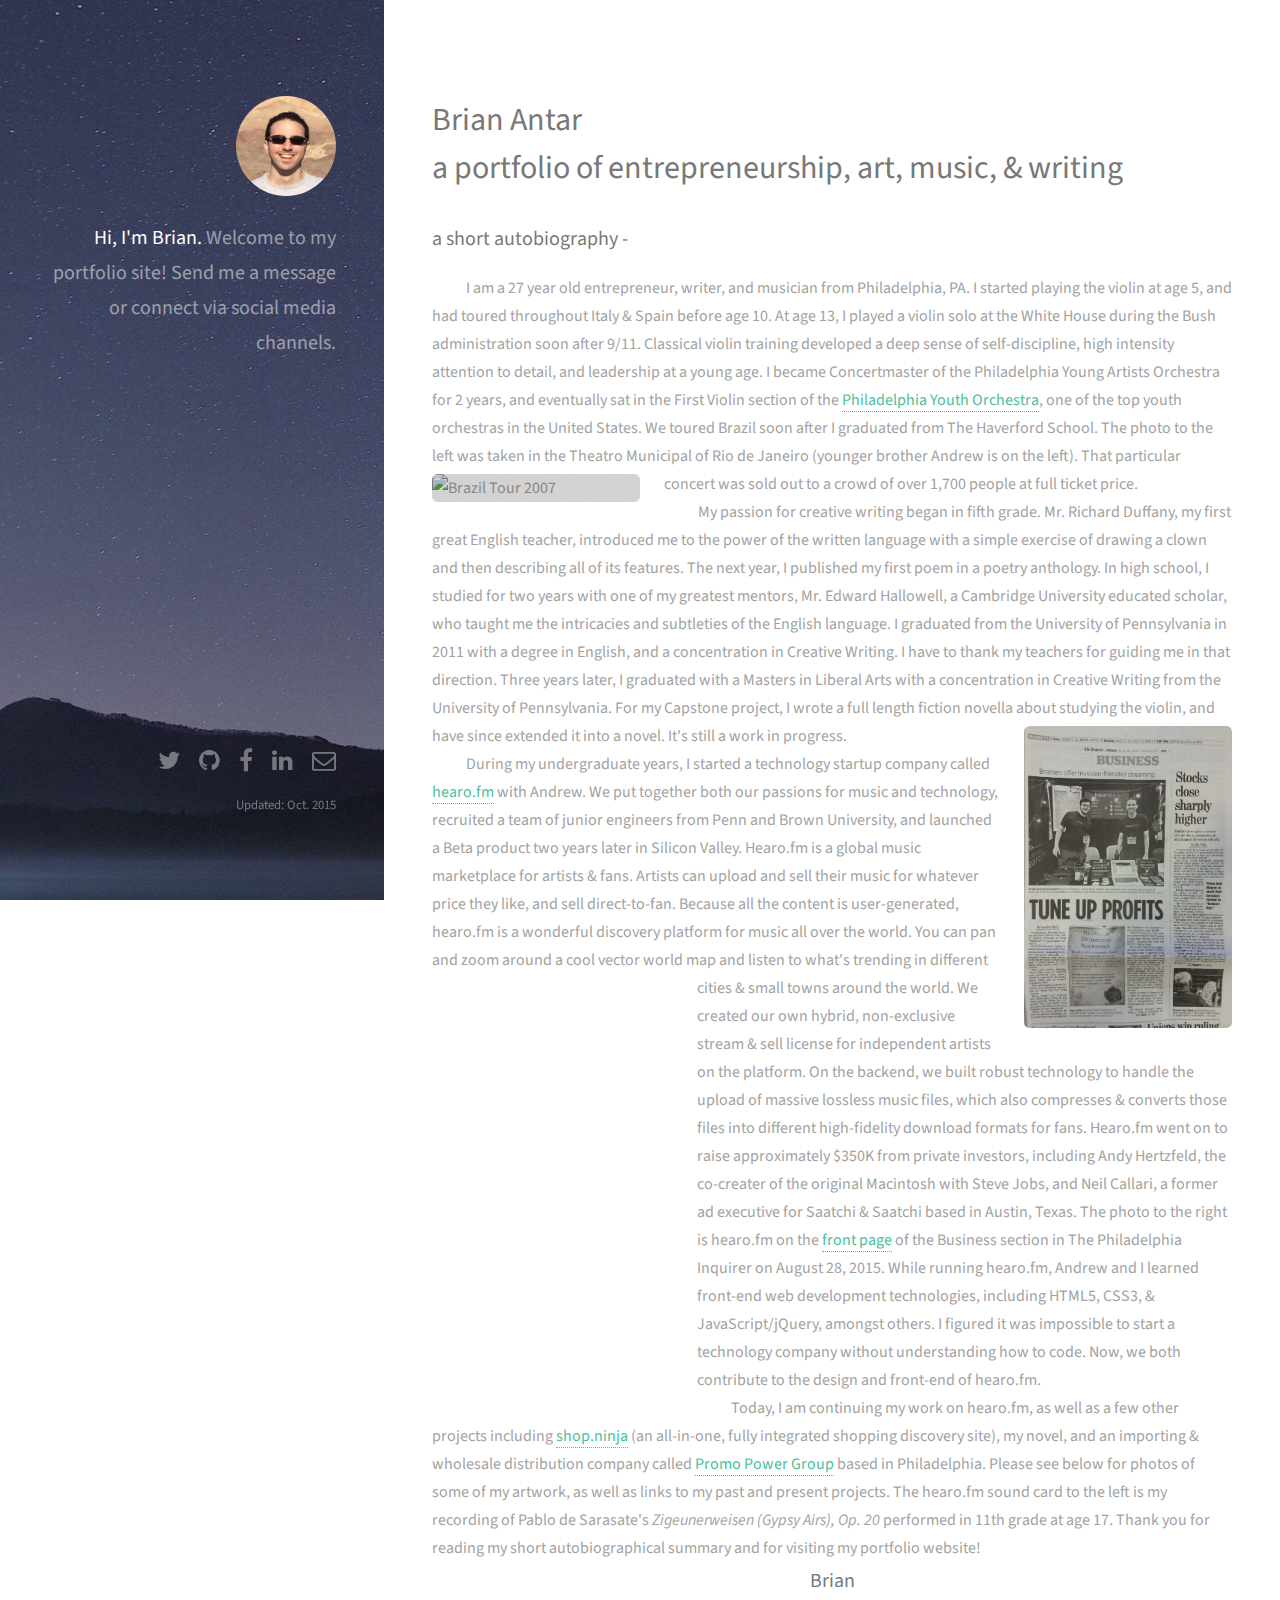
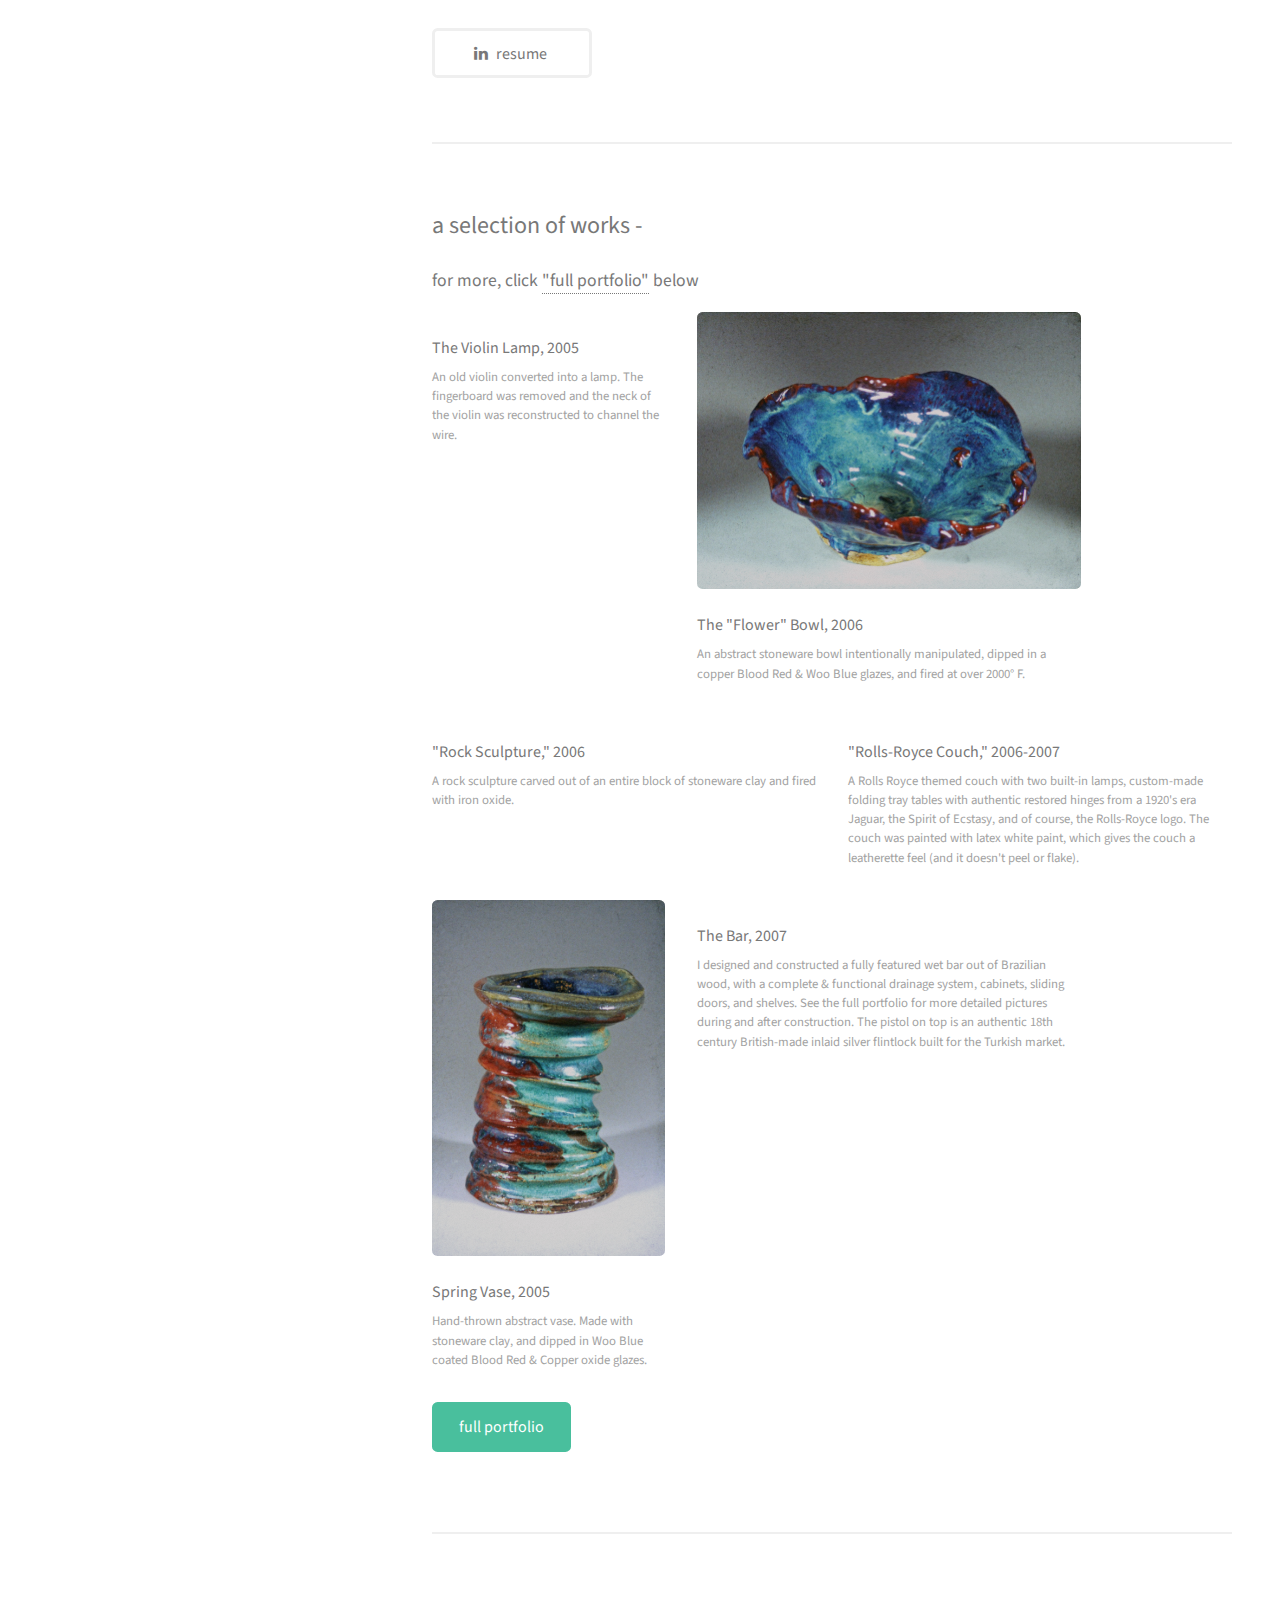
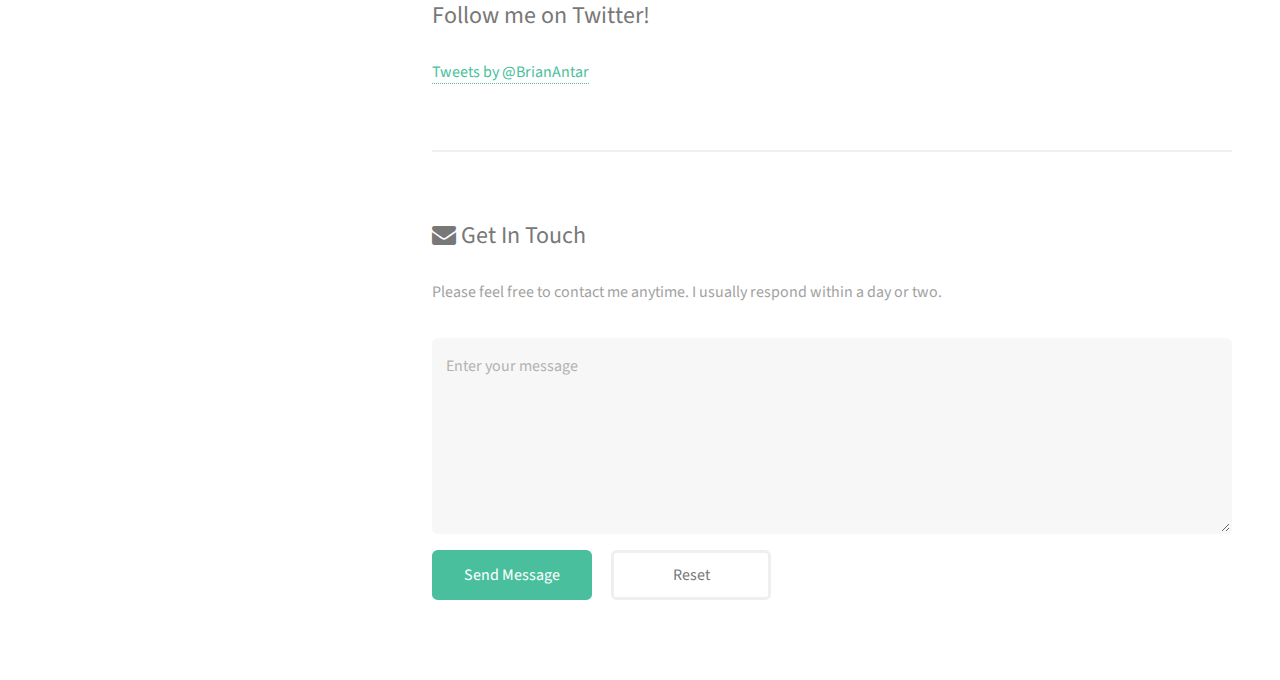
==== commit b3b6196b: "typo" ====
--- a/index.html
+++ b/index.html
@@ -37,7 +37,7 @@
 							<h2>Brian Antar<br />
 							a portfolio of entrepreneurship, art, music, &#38; writing</h2>
 						</header>
-						<p><h3>a short autobiography -</h3>&thinsp; &thinsp; &thinsp; &thinsp;&thinsp; &thinsp; &thinsp; &thinsp;I am a 27 year old entrepreneur, writer, and musician from Philadelphia, PA. I started playing the violin at age 5, and had toured throughout Italy &#38; Spain before age 10.  At age 13, I played a violin solo at the White House during the Bush administration soon after 9/11. Classical violin training developed a deep sense of self-discipline, high intensity attention to detail, and leadership at a young age.  I became Concertmaster of the Philadelphia Young Artists Orchestra for 2 years, and eventually sat in the First Violin section of the <a href="http://www.pyos.org" target="_blank">Philadelphia Youth Orchestra</a>, one of the top youth orchestras in the United States.  We toured Brazil soon after I graduated from The Haverford School. The photo to the left was taken in the Theatro Municipal of Rio de Janeiro (younger brother Andrew is on the left). That particular concert was sold out to a crowd of over 1,700 people at full ticket price.<span class="image left"><img src="images/braziltour.jpg" alt="Brazil Tour 2007" /></span><br />&thinsp; &thinsp; &thinsp; &thinsp;&thinsp; &thinsp; &thinsp; &thinsp;My passion for creative writing began in fifth grade.  Mr. Richard Duffany, my first great English teacher, introduced me to the power of the written language with a simple exercise of drawing a clown and then describing all of its features. The next year, I published my first poem in a poetry anthology. In high school, I studied for two years with one of my greatest mentors, Mr. Edward Hallowell, a Cambridge University educated scholar, who taught me the intricacies and subtleties of the English language.  I graduated from the University of Pennsylvania in 2011 with a degree in English, and a concentation in Creative Writing.  I have to thank my teachers for guiding me in that direction.  Three years later, I graduated with a Masters in Liberal Arts with a concentration in Creative Writing from the University of Pennsylvania. For my Capstone project, I wrote a full length fiction novella about studying the violin, and have since extended it into a novel. It's still a work in progress. <span class="image right"><img src="images/hearoinq.jpg" alt="hearo.fm in The Philadelphia Inquirer" /></span><br />&thinsp; &thinsp; &thinsp; &thinsp;&thinsp; &thinsp; &thinsp; &thinsp;During my undergraduate years, I started a technology startup company called <a href="http://www.hearo.fm" target="_blank">hearo.fm</a> with Andrew. We put together both our passions for music and technology, recruited a team of junior engineers from Penn and Brown University, and launched a Beta product two years later in Silicon Valley.  Hearo.fm is a global music marketplace for artists &#38; fans.  Artists can upload and sell their music for whatever price they like, and sell direct-to-fan.  Because all the content is user-generated, hearo.fm is a wonderful discovery platform for music all over the world.  You can pan and zoom around a cool vector world map and listen to what's trending in different cities &#38;  small towns around the world. <iframe width="245" height="415" scrolling="no" frameborder="no" class="sarasate" src="https://hearo.fm/song/ZigeunerweisenGypsyAirs1st2ndMovements?embed=1" allowfullscreen></iframe>We created our own hybrid, non-exclusive stream &#38; sell license for independent artists on the platform.  On the backend, we built robust technology to handle the upload of massive lossless music files, which also compresses &#38; converts those files into different high-fidelity download formats for fans. Hearo.fm went on to raise approximately $350K from private investors, including Andy Hertzfeld, the co-creater of the original Macintosh with Steve Jobs, and Neil Callari, a former ad executive for Saatchi &#38; Saatchi based in Austin, Texas. The photo to the right is hearo.fm on the <a href="http://articles.philly.com/2015-08-29/business/65973851_1_blacc-artists-labels" target="_blank">front page</a> of the Business section in The Philadelphia Inquirer on August 28, 2015.  While running hearo.fm, Andrew and I learned front-end web development technologies, including HTML5, CSS3, &#38; JavaScript/jQuery, amongst others. I figured it was impossible to start a technology company without understanding how to code. Now, we both contribute to the design and front-end of hearo.fm.<br />&thinsp; &thinsp; &thinsp; &thinsp;&thinsp; &thinsp; &thinsp; &thinsp;Today, I am continuing my work on hearo.fm, as well as a few other projects including <a href="http://www.shop.ninja" target="_blank">shop.ninja</a> (an all-in-one, fully integrated shopping discovery site), my novel, and an importing &#38; wholesale distribution company called <a href="http://www.promopowergroup.com" target="_blank">Promo Power Group</a> based in Philadelphia. Please see below for photos of some of my artwork, as well as links to my past and present projects. The hearo.fm sound card to the left is my recording of Pablo de Sarasate's <i>Zigeunerweisen (Gypsy Airs), Op. 20</i> performed in 11th grade at age 17. Thank you for reading my short autobiographical summary and for visiting my portfolio website!<br /> <h3 class="brian">Brian</h3>
+						<p><h3>a short autobiography -</h3>&thinsp; &thinsp; &thinsp; &thinsp;&thinsp; &thinsp; &thinsp; &thinsp;I am a 27 year old entrepreneur, writer, and musician from Philadelphia, PA. I started playing the violin at age 5, and had toured throughout Italy &#38; Spain before age 10.  At age 13, I played a violin solo at the White House during the Bush administration soon after 9/11. Classical violin training developed a deep sense of self-discipline, high intensity attention to detail, and leadership at a young age.  I became Concertmaster of the Philadelphia Young Artists Orchestra for 2 years, and eventually sat in the First Violin section of the <a href="http://www.pyos.org" target="_blank">Philadelphia Youth Orchestra</a>, one of the top youth orchestras in the United States.  We toured Brazil soon after I graduated from The Haverford School. The photo to the left was taken in the Theatro Municipal of Rio de Janeiro (younger brother Andrew is on the left). That particular concert was sold out to a crowd of over 1,700 people at full ticket price.<span class="image left"><img src="images/braziltour.jpg" alt="Brazil Tour 2007" /></span><br />&thinsp; &thinsp; &thinsp; &thinsp;&thinsp; &thinsp; &thinsp; &thinsp;My passion for creative writing began in fifth grade.  Mr. Richard Duffany, my first great English teacher, introduced me to the power of the written language with a simple exercise of drawing a clown and then describing all of its features. The next year, I published my first poem in a poetry anthology. In high school, I studied for two years with one of my greatest mentors, Mr. Edward Hallowell, a Cambridge University educated scholar, who taught me the intricacies and subtleties of the English language.  I graduated from the University of Pennsylvania in 2011 with a degree in English, and a concentration in Creative Writing.  I have to thank my teachers for guiding me in that direction.  Three years later, I graduated with a Masters in Liberal Arts with a concentration in Creative Writing from the University of Pennsylvania. For my Capstone project, I wrote a full length fiction novella about studying the violin, and have since extended it into a novel. It's still a work in progress. <span class="image right"><img src="images/hearoinq.jpg" alt="hearo.fm in The Philadelphia Inquirer" /></span><br />&thinsp; &thinsp; &thinsp; &thinsp;&thinsp; &thinsp; &thinsp; &thinsp;During my undergraduate years, I started a technology startup company called <a href="http://www.hearo.fm" target="_blank">hearo.fm</a> with Andrew. We put together both our passions for music and technology, recruited a team of junior engineers from Penn and Brown University, and launched a Beta product two years later in Silicon Valley.  Hearo.fm is a global music marketplace for artists &#38; fans.  Artists can upload and sell their music for whatever price they like, and sell direct-to-fan.  Because all the content is user-generated, hearo.fm is a wonderful discovery platform for music all over the world.  You can pan and zoom around a cool vector world map and listen to what's trending in different cities &#38;  small towns around the world. <iframe width="245" height="415" scrolling="no" frameborder="no" class="sarasate" src="https://hearo.fm/song/ZigeunerweisenGypsyAirs1st2ndMovements?embed=1" allowfullscreen></iframe>We created our own hybrid, non-exclusive stream &#38; sell license for independent artists on the platform.  On the backend, we built robust technology to handle the upload of massive lossless music files, which also compresses &#38; converts those files into different high-fidelity download formats for fans. Hearo.fm went on to raise approximately $350K from private investors, including Andy Hertzfeld, the co-creater of the original Macintosh with Steve Jobs, and Neil Callari, a former ad executive for Saatchi &#38; Saatchi based in Austin, Texas. The photo to the right is hearo.fm on the <a href="http://articles.philly.com/2015-08-29/business/65973851_1_blacc-artists-labels" target="_blank">front page</a> of the Business section in The Philadelphia Inquirer on August 28, 2015.  While running hearo.fm, Andrew and I learned front-end web development technologies, including HTML5, CSS3, &#38; JavaScript/jQuery, amongst others. I figured it was impossible to start a technology company without understanding how to code. Now, we both contribute to the design and front-end of hearo.fm.<br />&thinsp; &thinsp; &thinsp; &thinsp;&thinsp; &thinsp; &thinsp; &thinsp;Today, I am continuing my work on hearo.fm, as well as a few other projects including <a href="http://www.shop.ninja" target="_blank">shop.ninja</a> (an all-in-one, fully integrated shopping discovery site), my novel, and an importing &#38; wholesale distribution company called <a href="http://www.promopowergroup.com" target="_blank">Promo Power Group</a> based in Philadelphia. Please see below for photos of some of my artwork, as well as links to my past and present projects. The hearo.fm sound card to the left is my recording of Pablo de Sarasate's <i>Zigeunerweisen (Gypsy Airs), Op. 20</i> performed in 11th grade at age 17. Thank you for reading my short autobiographical summary and for visiting my portfolio website!<br /> <h3 class="brian">Brian</h3>
 						</p>
 						<ul class="actions">
 							<li><a href="http://www.linkedin.com/in/brianantar" class="button icon fa-linkedin" target="_blank">resume</a></li>
